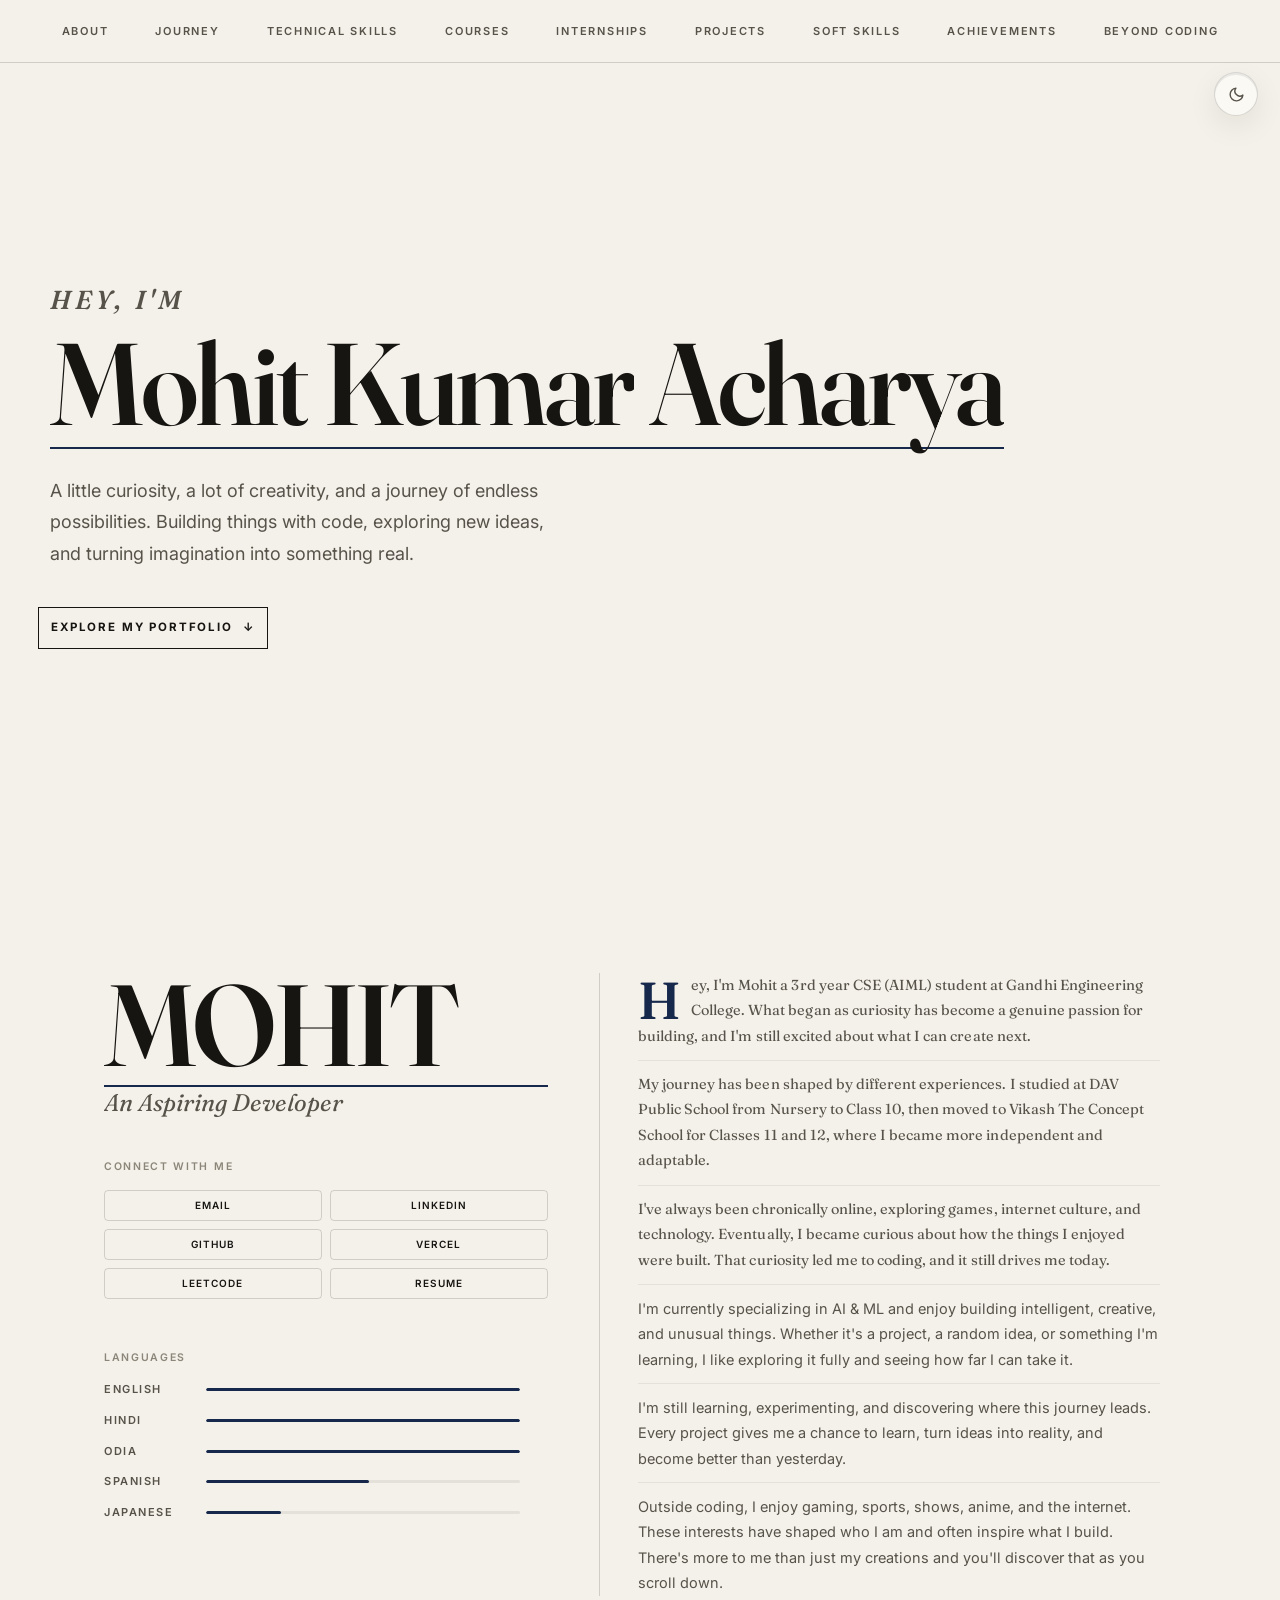
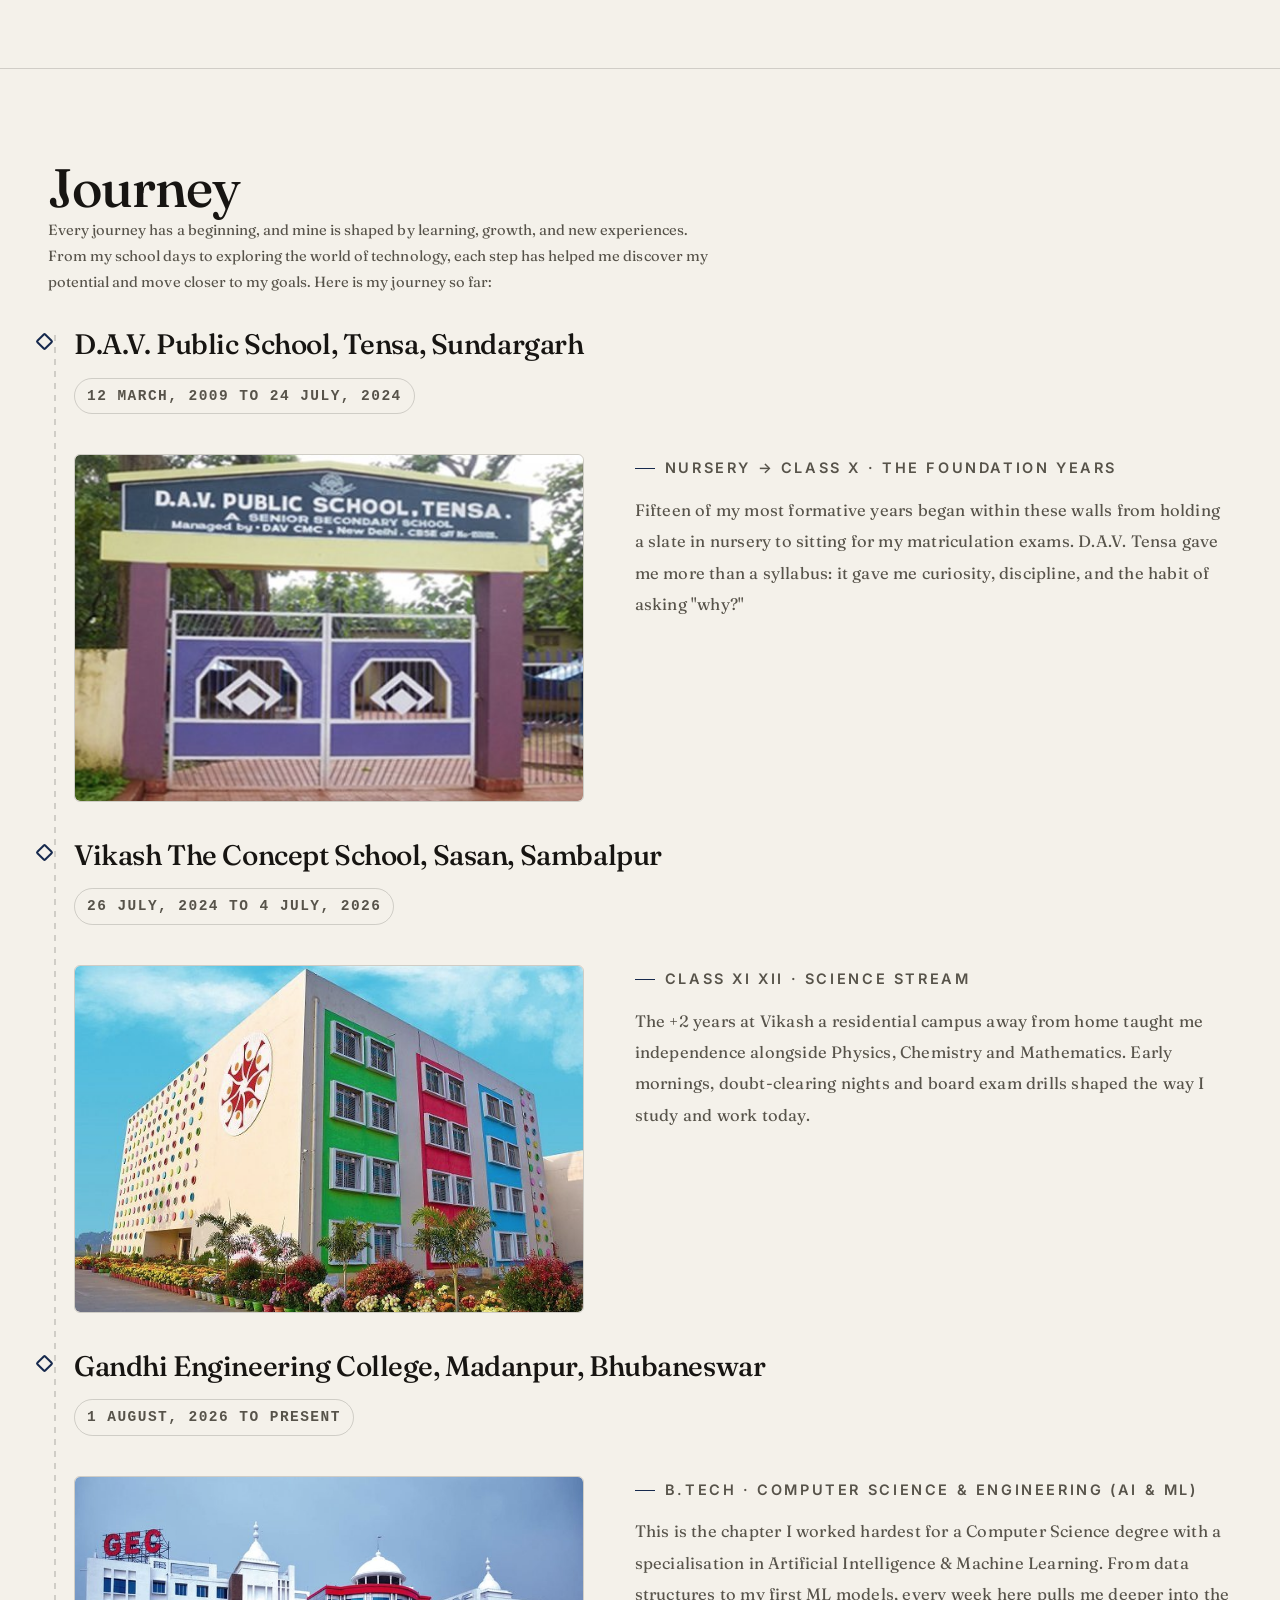
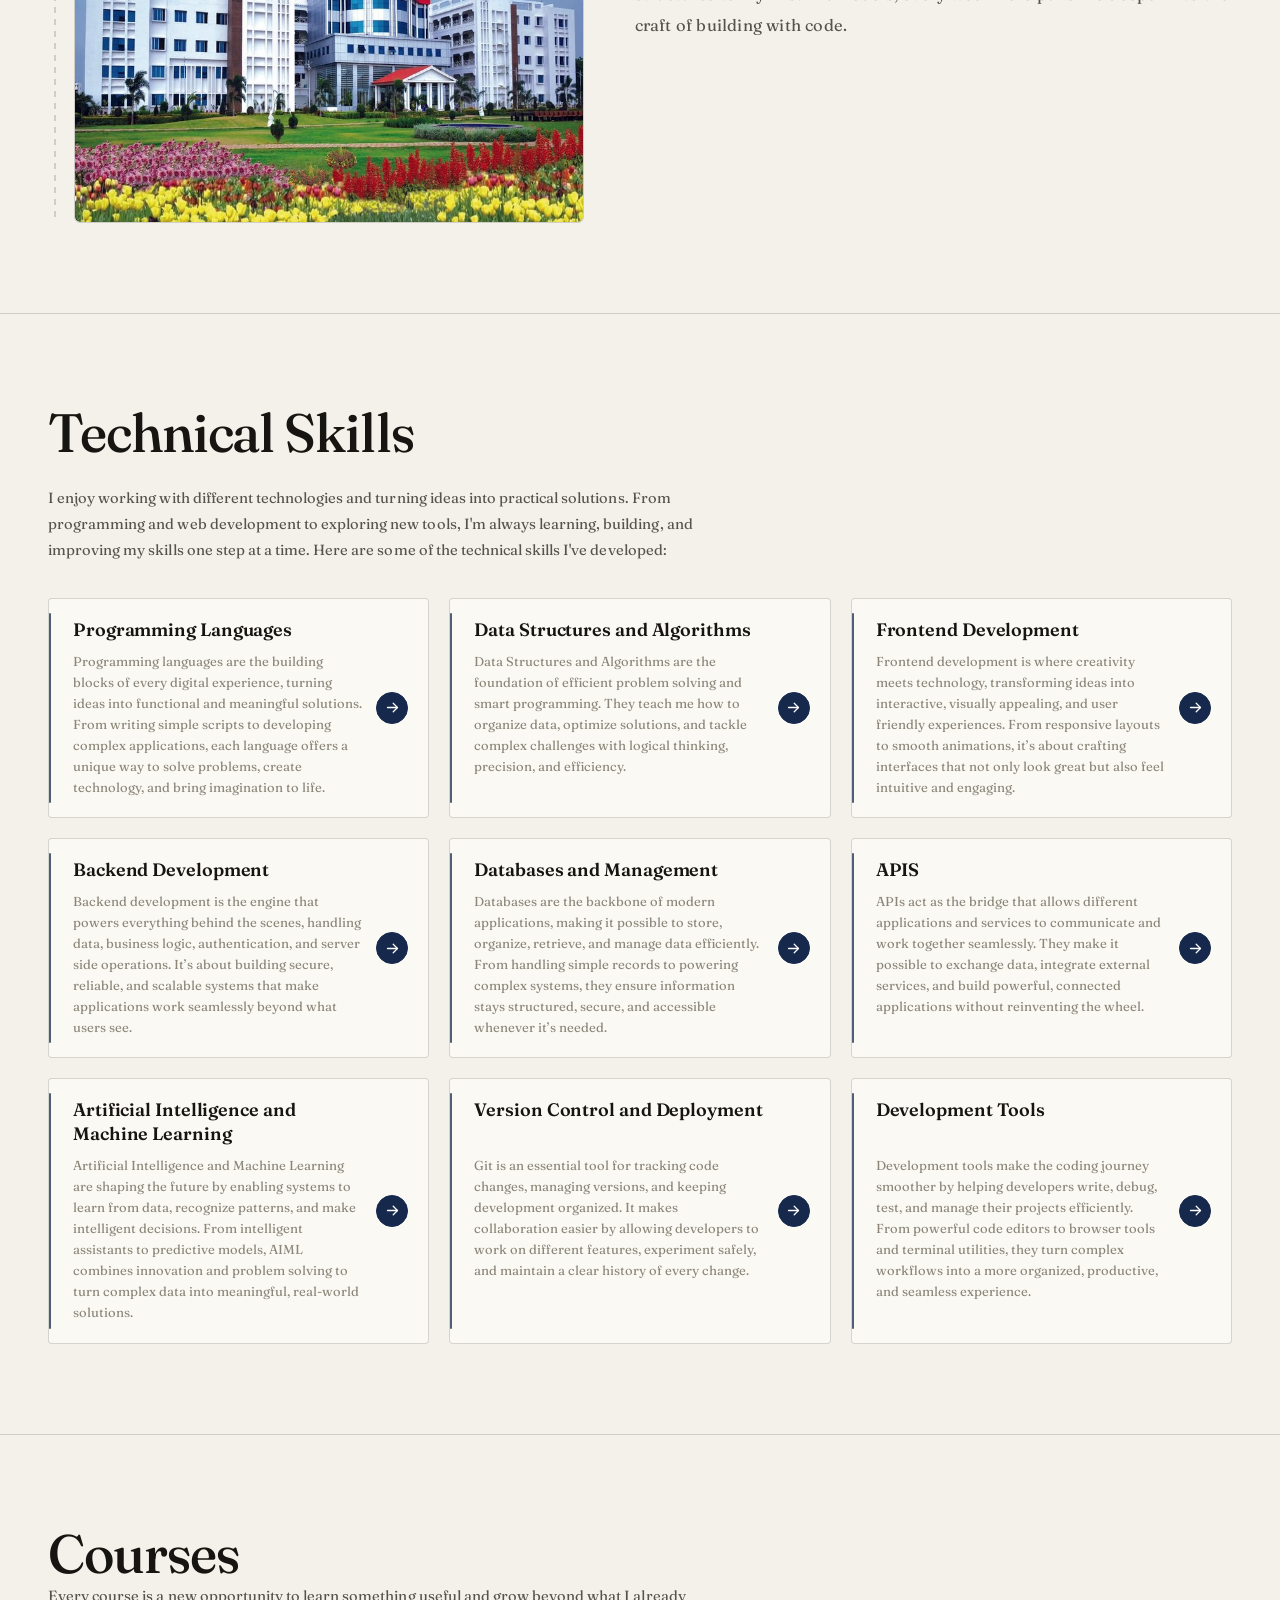
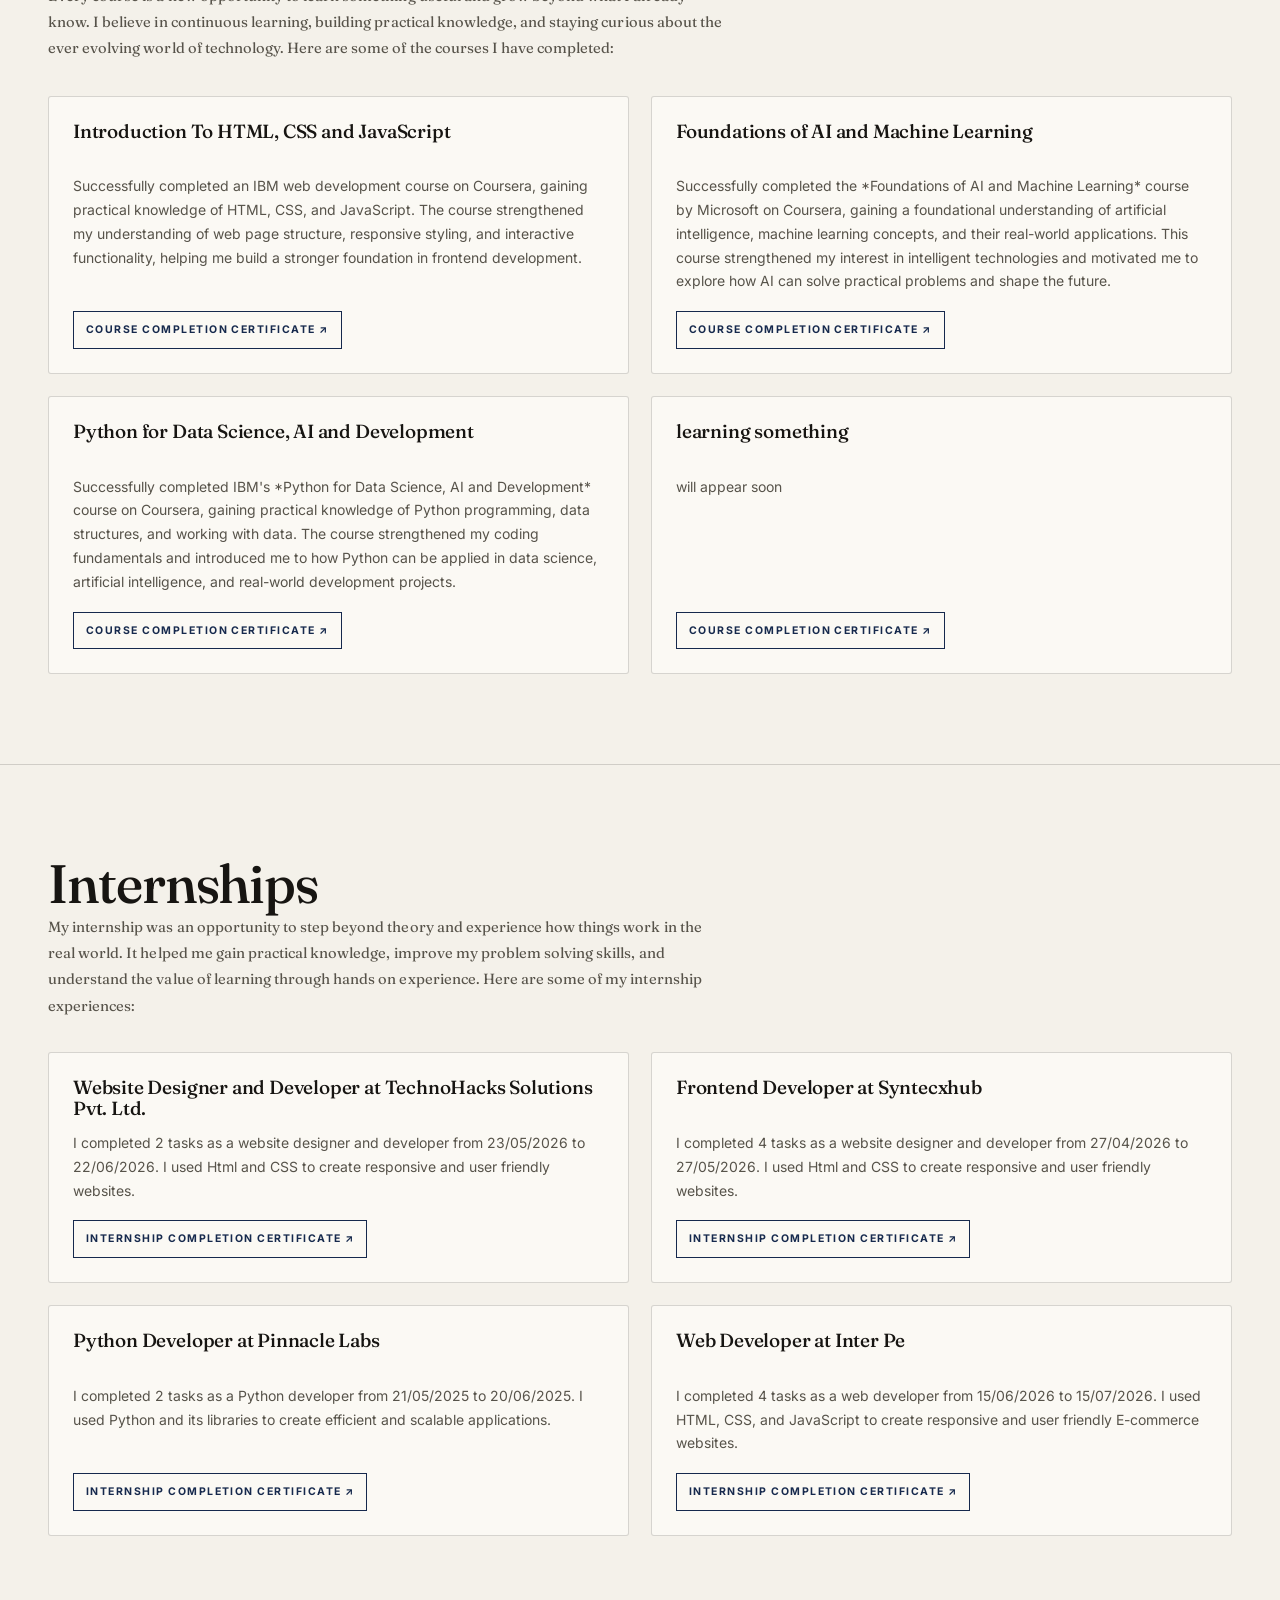
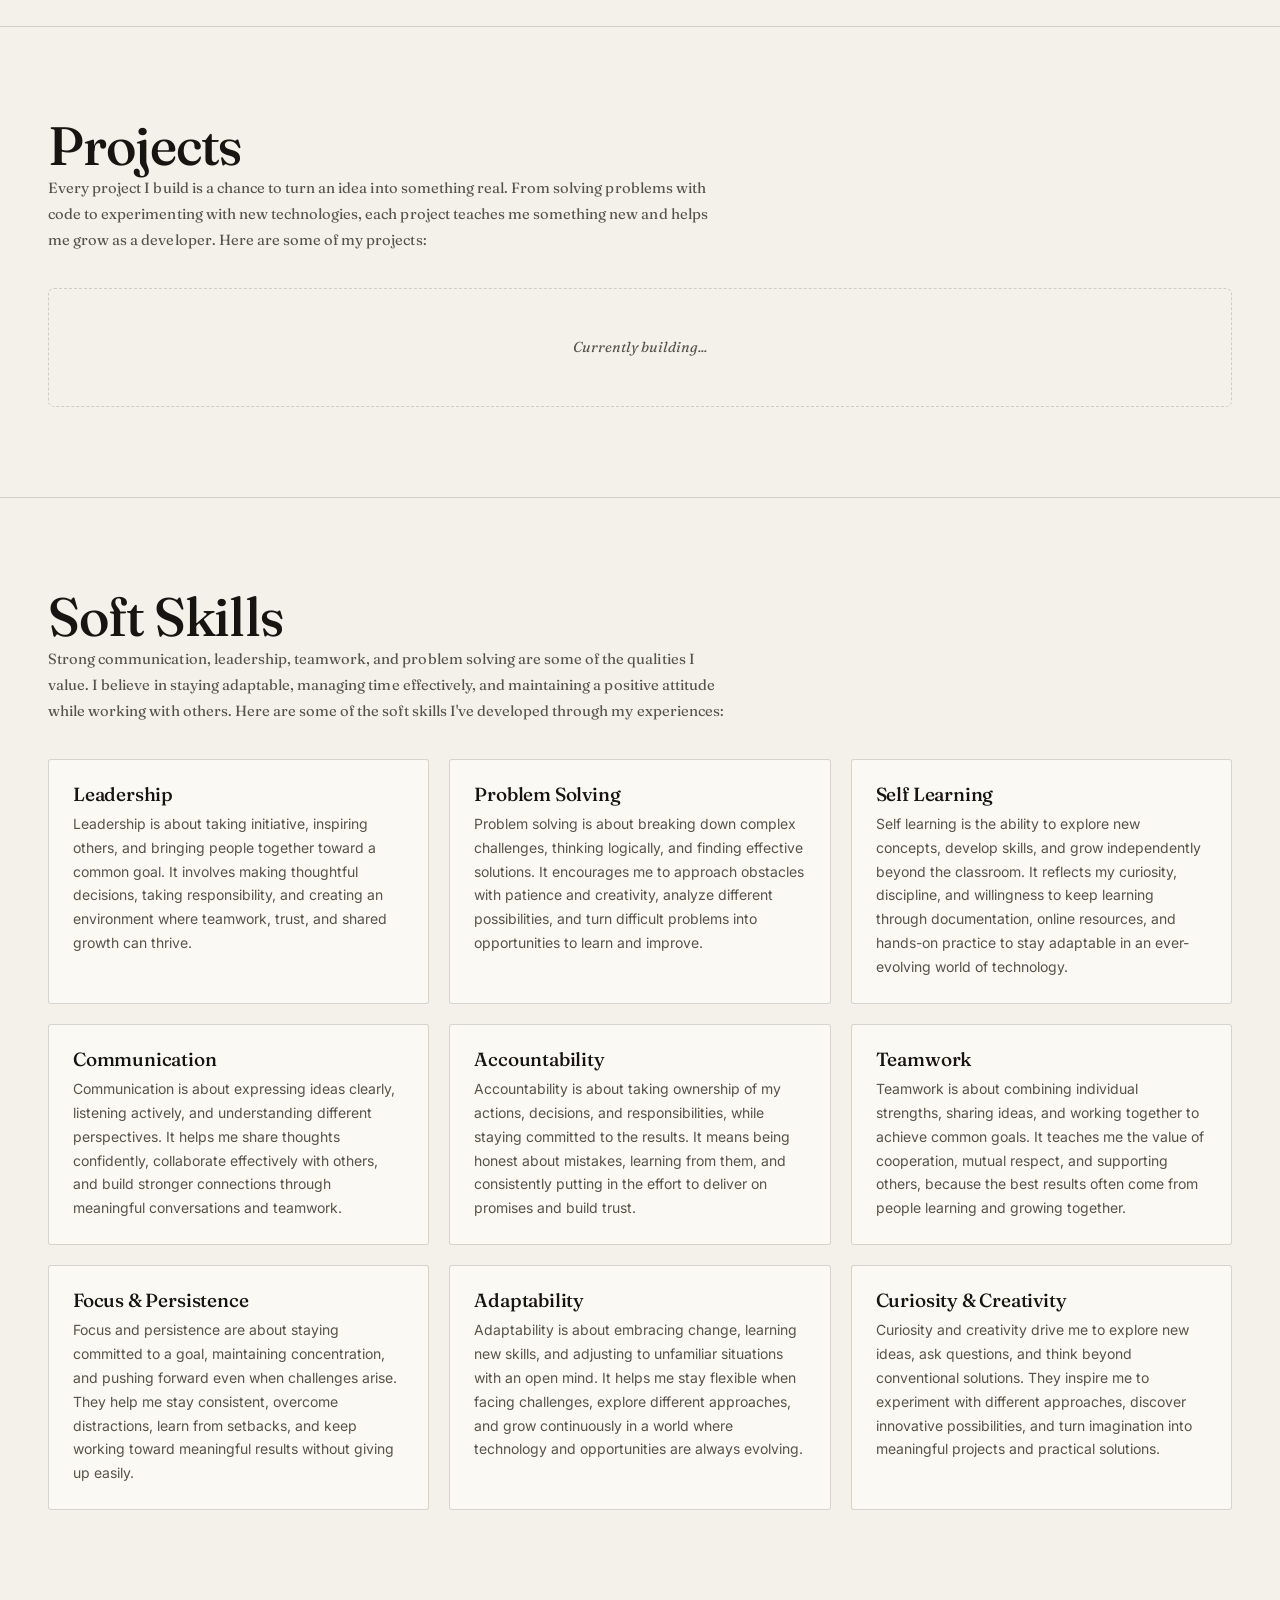
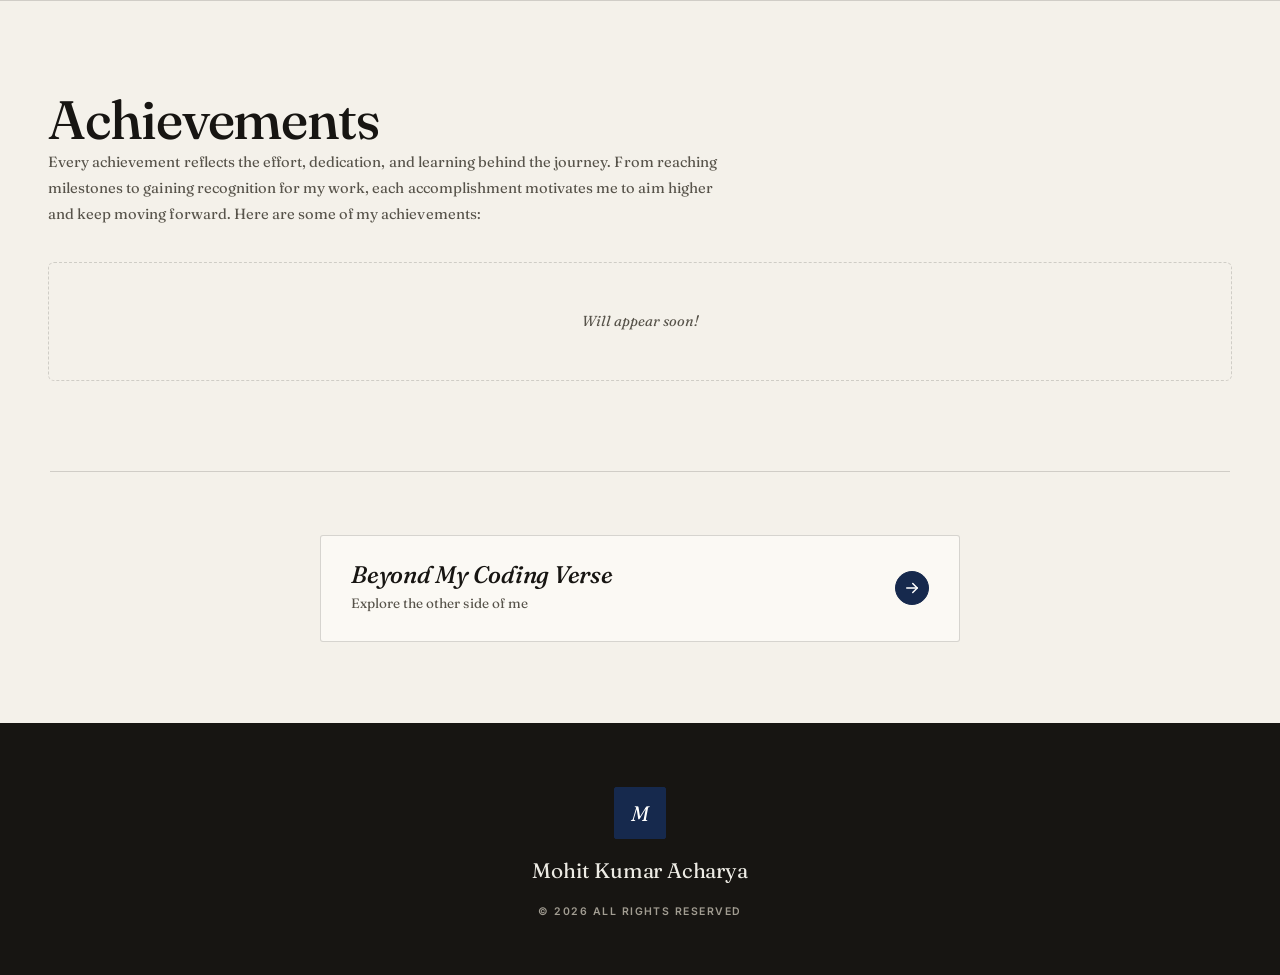
==== index.html @ 90ab9afe "Add files via upload" ====
<!DOCTYPE html>
<html lang="en">
<head>
  <script>try { history.scrollRestoration = "manual"; } catch (e) {}</script>
<meta charset="UTF-8">
<script>(function(){var t=null;try{t=localStorage.getItem("mka-theme")}catch(e){}if(!t){t=/beyond\.html$/.test(location.pathname)?"dark":"light"}document.documentElement.setAttribute("data-theme",t);})();</script>
    <meta name="viewport" content="width=device-width, initial-scale=1.0">
<meta name="theme-color" content="#080d13">
<meta name="description" content="Mohit Kumar Acharya CSE (AI &amp; ML) student, aspiring developer, and curious creator beyond the code.">
<title>Mohit Kumar Acharya Portfolio</title>
  <link rel="icon" type="image/svg+xml" href="data:image/svg+xml,%3Csvg%20xmlns%3D%22http%3A%2F%2Fwww.w3.org%2F2000%2Fsvg%22%20viewBox%3D%220%200%2064%2064%22%3E%3Cstyle%3E.bg%7Bfill%3A%23F4F1EA%7D.m%7Bfill%3A%2316294D%7D%40media%20%28prefers-color-scheme%3Adark%29%7B.bg%7Bfill%3A%23171512%7D.m%7Bfill%3A%23FF7A88%7D%7D%3C%2Fstyle%3E%3Crect%20class%3D%22bg%22%20width%3D%2264%22%20height%3D%2264%22%20rx%3D%229%22%2F%3E%3Ctext%20class%3D%22m%22%20x%3D%2232%22%20y%3D%2246%22%20font-family%3D%22Georgia%2Cserif%22%20font-style%3D%22italic%22%20font-size%3D%2240%22%20text-anchor%3D%22middle%22%3EM%3C%2Ftext%3E%3C%2Fsvg%3E">

<!-- Share preview (WhatsApp / LinkedIn) -->
<meta property="og:title" content="Mohit Kumar Acharya Portfolio">
<meta property="og:description" content="Projects, skills, achievements and the world beyond my code.">
<meta property="og:type" content="website">
<!-- Site deploy hone ke baad og:image me apni photo ka POORA url daalna (https://...) -->
<meta property="og:image" content="photos/portfolio-cover.jpg">

<style>
  #welcome::before,
  #welcome::after {
    content: none !important;
    display: none !important;
    border: 0 !important;
    background: none !important;
    box-shadow: none !important;
  }
</style>
    <link rel="preconnect" href="https://fonts.googleapis.com">
    <link rel="preconnect" href="https://fonts.gstatic.com" crossorigin>
    <link rel="stylesheet" href="https://fonts.googleapis.com/css2?family=Fraunces:ital,opsz,wght@0,9..144,400;0,9..144,500;0,9..144,560;1,9..144,400;1,9..144,500&family=Inter:wght@400;500;600;700&display=swap">
    <link rel="prefetch" href="beyond.html">
  <link rel="prefetch" href="verse.js?v=44">
  <link rel="prefetch" href="data.js?v=6">
  <link rel="stylesheet" href="studio.css?v=111">
</head>
<body>

<header class="site-header">
  <nav class="main-nav" aria-label="Main navigation">
    <a class="nav-brand" href="#welcome" aria-label="Portfolio, home">
      <span class="nb-mark" aria-hidden="true">M</span>
      <span class="nb-word">Portfolio</span>
    </a>
    <div class="nav-links" id="mainNavLinks">
    <a href="#about"><span>About</span></a>
    <a href="#journey"><span>Journey</span></a>
    <a href="#skills"><span>Technical Skills</span></a>
    <a href="#courses"><span>Courses</span></a>
    <a href="#internships"><span>Internships</span></a>
    <a href="#projects"><span>Projects</span></a>
    <a href="#soft-skills"><span>Soft Skills</span></a>
    <a href="#achievements"><span>Achievements</span></a>
    <a href="#beyond"><span>Beyond Coding</span></a>
    </div>
    <button class="nav-toggle" type="button" aria-label="Open menu" aria-expanded="false">
      <span class="nav-burger" aria-hidden="true"><i></i><i></i><i></i></span>
    </button>
  </nav>
</header>

<!-- ============ WELCOME SCREEN ============ -->
<section id="welcome" class="welcome">
  <div class="welcome-inner">
    <p class="welcome-eyebrow" id="welcomeGreeting"></p>
    <h1 class="welcome-name" id="welcomeName"></h1>
    <p class="welcome-subtitle">A little curiosity, a lot of creativity, and a journey of endless possibilities. Building things with code, exploring new ideas, and turning imagination into something real.</p>
    <a class="welcome-cta" href="#about">Explore my portfolio <span>↓</span></a>
  </div>
    </section>
<!-- ============ HERO / ABOUT ============ -->
<section id="about" class="hero-about reveal">
  <div class="hero-left">
    <h2 class="hero-bigname">MOHIT</h2>
    <p class="hero-tagline">An Aspiring Developer</p>

    <div class="hero-block">
      <span class="hero-label">Connect with me</span>
      <div class="contact-links">
      <a href="https://mail.google.com/mail/?view=cm&fs=1&to=mohit01kumaracharya@gmail.com" class="contact-link"> Email</a>
      <a href="https://www.linkedin.com/in/mohit-kumar-acharya?utm_source=share_via&utm_content=profile&utm_medium=member_android" class="contact-link"> LinkedIn</a>
      <a href="https://github.com/mohit01kumaracharya" class="contact-link"> GitHub</a>
      <a href="https://not working" class="contact-link"> Vercel </a>
      <a href="https://not working" class="contact-link"> LeetCode </a>
      <a href="https://not working" class="contact-link"> Resume </a>

        </div>
    </div>

    <div class="hero-block">
      <span class="hero-label">Languages</span>
            <ul class="lang-list">
        <li><span class="lang-name">English</span><span class="lang-bar"><i style="width:100%"></i></span></li>
        <li><span class="lang-name">Hindi</span><span class="lang-bar"><i style="width:100%"></i></span></li>
        <li><span class="lang-name">Odia</span><span class="lang-bar"><i style="width:100%"></i></span></li>
        <li><span class="lang-name">Spanish</span><span class="lang-bar"><i style="width:52%"></i></span></li>
        <li><span class="lang-name">Japanese</span><span class="lang-bar"><i style="width:24%"></i></span></li>
      </ul>
    </div>
  </div>

  <div class="hero-right">
<p class="section-context">Hey, I'm Mohit a 3rd year CSE (AIML) student at Gandhi Engineering College. What began as curiosity has become a genuine passion for building, and I'm still excited about what I can create next.</p>
<p class="section-context">My journey has been shaped by different experiences. I studied at DAV Public School from Nursery to Class 10, then moved to Vikash The Concept School for Classes 11 and 12, where I became more independent and adaptable.</p>
<p class="section-context">I've always been chronically online, exploring games, internet culture, and technology. Eventually, I became curious about how the things I enjoyed were built. That curiosity led me to coding, and it still drives me today.</p>
<p>I'm currently specializing in AI & ML and enjoy building intelligent, creative, and unusual things. Whether it's a project, a random idea, or something I'm learning, I like exploring it fully and seeing how far I can take it.</p>
<p>I'm still learning, experimenting, and discovering where this journey leads. Every project gives me a chance to learn, turn ideas into reality, and become better than yesterday.</p>
<p>Outside coding, I enjoy gaming, sports, shows, anime, and the internet. These interests have shaped who I am and often inspire what I build. There's more to me than just my creations and you'll discover that as you scroll down.</p>
</div>
</section>

<!-- ============ MAIN SHOWCASE ============ -->
<main id="main-showcase">

  <section id="journey" class="showcase-section reveal">
    <h2 class="section-title">Journey</h2>
<p class="section-context">Every journey has a beginning, and mine is shaped by learning, growth, and new experiences. From my school days to exploring the world of technology, each step has helped me discover my potential and move closer to my goals. Here is my journey so far:</p>
    <div class="section-body journey-body">
            <div class="journey-timeline">

<div class="journey-item">
  <div class="journey-marker"><span class="journey-dot"></span></div>
  <div class="journey-content">
    <div class="journey-head">
      <h3>D.A.V. Public School, Tensa, Sundargarh</h3>
      <p class="journey-date">12 March, 2009 to 24 July, 2024</p>
    </div>
    <a href="https://share.google/QMls4uYdwjNlQF188" class="journey-photo-link">
      <img src="[data-uri]" alt="D.A.V. Public School, Tensa" class="journey-photo" loading="lazy">
    </a>
    <div class="journey-contents">
      <p class="journey-role">Nursery → Class X · The Foundation Years</p>
      <p class="journey-text">Fifteen of my most formative years began within these walls from holding a slate in nursery to sitting for my matriculation exams. D.A.V. Tensa gave me more than a syllabus: it gave me curiosity, discipline, and the habit of asking "why?"</p>
      <ul class="journey-points">
      </ul>
    </div>
  </div>
</div>

<div class="journey-item">
  <div class="journey-marker"><span class="journey-dot"></span></div>
  <div class="journey-content">
    <div class="journey-head">
      <h3>Vikash The Concept School, Sasan, Sambalpur</h3>
      <p class="journey-date">26 July, 2024 to 4 July, 2026</p>
    </div>
    <a href="https://share.google/ZBJ1BQ8GIRj3ZA2ZO" class="journey-photo-link">
      <img src="[data-uri]" alt="Vikash The Concept School, Sasan" class="journey-photo" loading="lazy">
    </a>
    <div class="journey-contents">
      <p class="journey-role">Class XI XII · Science Stream</p>
      <p class="journey-text">The +2 years at Vikash a residential campus away from home taught me independence alongside Physics, Chemistry and Mathematics. Early mornings, doubt-clearing nights and board exam drills shaped the way I study and work today.</p>
      <ul class="journey-points">
      </ul>
    </div>
  </div>
</div>

<div class="journey-item">
  <div class="journey-marker"><span class="journey-dot"></span></div>
  <div class="journey-content">
    <div class="journey-head">
      <h3>Gandhi Engineering College, Madanpur, Bhubaneswar</h3>
      <p class="journey-date">1 August, 2026 to Present</p>
    </div>
    <a href="https://share.google/24VzcEHRuH2Z7LNCq" class="journey-photo-link">
      <img src="[data-uri]" alt="Gandhi Engineering College, Bhubaneswar" class="journey-photo" loading="lazy">
    </a>
    <div class="journey-contents">
      <p class="journey-role">B.Tech · Computer Science & Engineering (AI & ML)</p>
      <p class="journey-text">This is the chapter I worked hardest for a Computer Science degree with a specialisation in Artificial Intelligence & Machine Learning. From data structures to my first ML models, every week here pulls me deeper into the craft of building with code.</p>
      <ul class="journey-points">
      </ul>
    </div>
  </div>
</div>
      </div>
    </div>
  </section>

<!-- ============ TECHNICAL SKILLS ============ -->
<section id="skills" class="showcase-section reveal">

  <div class="skills-header">
    <h2 class="section-title">Technical Skills</h2>
    <p class="section-context">I enjoy working with different technologies and turning ideas into practical solutions. From programming and web development to exploring new tools, I'm always learning, building, and improving my skills one step at a time. Here are some of the technical skills I've developed:</p>
    <div class="skills-title-line"></div>
  </div>

  <div class="skills-grid">

    <!-- Programming -->
<a href="Programming-languages.html" class="skill-card">
  <div class="skill-info">
    <h3>Programming Languages</h3>
    <p class="skill-context">Programming languages are the building blocks of every digital experience, turning ideas into functional and meaningful solutions. From writing simple scripts to developing complex applications, each language offers a unique way to solve problems, create technology, and bring imagination to life.</p>
  
  </div>
  <span class="skill-arrow" aria-hidden="true"><svg viewBox="0 0 24 24" width="17" height="17" fill="none" stroke="currentColor" stroke-width="1.8" stroke-linecap="round" stroke-linejoin="round"><path d="M5 12h14"/><path d="m13 6 6 6-6 6"/></svg></span>
</a>

    <!-- DSA -->
<a href="DSA.html" class="skill-card">
  <div class="skill-info">
    <h3>Data Structures and Algorithms</h3>
    <p class="skill-context">Data Structures and Algorithms are the foundation of efficient problem solving and smart programming. They teach me how to organize data, optimize solutions, and tackle complex challenges with logical thinking, precision, and efficiency.</p>
  
  </div>
  <span class="skill-arrow" aria-hidden="true"><svg viewBox="0 0 24 24" width="17" height="17" fill="none" stroke="currentColor" stroke-width="1.8" stroke-linecap="round" stroke-linejoin="round"><path d="M5 12h14"/><path d="m13 6 6 6-6 6"/></svg></span>
</a>

    <!-- Frontend -->
<a href="Frontend.html" class="skill-card">
  <div class="skill-info">
    <h3>Frontend Development</h3>
    <p class="skill-context">Frontend development is where creativity meets technology, transforming ideas into interactive, visually appealing, and user friendly experiences. From responsive layouts to smooth animations, it’s about crafting interfaces that not only look great but also feel intuitive and engaging.</p>
  
  </div>
  <span class="skill-arrow" aria-hidden="true"><svg viewBox="0 0 24 24" width="17" height="17" fill="none" stroke="currentColor" stroke-width="1.8" stroke-linecap="round" stroke-linejoin="round"><path d="M5 12h14"/><path d="m13 6 6 6-6 6"/></svg></span>
</a>

    <!-- Backend -->
<a href="Backend.html" class="skill-card">
  <div class="skill-info">
    <h3>Backend Development</h3>
    <p class="skill-context">Backend development is the engine that powers everything behind the scenes, handling data, business logic, authentication, and server side operations. It’s about building secure, reliable, and scalable systems that make applications work seamlessly beyond what users see.</p>
  
  </div>
  <span class="skill-arrow" aria-hidden="true"><svg viewBox="0 0 24 24" width="17" height="17" fill="none" stroke="currentColor" stroke-width="1.8" stroke-linecap="round" stroke-linejoin="round"><path d="M5 12h14"/><path d="m13 6 6 6-6 6"/></svg></span>
</a>

    <!-- Database -->
<a href="databases.html" class="skill-card">
  <div class="skill-info">
    <h3>Databases and Management</h3>
    <p class="skill-context">Databases are the backbone of modern applications, making it possible to store, organize, retrieve, and manage data efficiently. From handling simple records to powering complex systems, they ensure information stays structured, secure, and accessible whenever it’s needed.</p>
  
  </div>
  <span class="skill-arrow" aria-hidden="true"><svg viewBox="0 0 24 24" width="17" height="17" fill="none" stroke="currentColor" stroke-width="1.8" stroke-linecap="round" stroke-linejoin="round"><path d="M5 12h14"/><path d="m13 6 6 6-6 6"/></svg></span>
</a>

    <!-- APIs -->
<a href="apis.html" class="skill-card">
  <div class="skill-info">
    <h3>APIS</h3>
    <p class="skill-context">APIs act as the bridge that allows different applications and services to communicate and work together seamlessly. They make it possible to exchange data, integrate external services, and build powerful, connected applications without reinventing the wheel.</p>
  
  </div>
  <span class="skill-arrow" aria-hidden="true"><svg viewBox="0 0 24 24" width="17" height="17" fill="none" stroke="currentColor" stroke-width="1.8" stroke-linecap="round" stroke-linejoin="round"><path d="M5 12h14"/><path d="m13 6 6 6-6 6"/></svg></span>
</a>

    <!-- AI / ML -->
<a href="aiml.html" class="skill-card">
  <div class="skill-info">
    <h3>Artificial Intelligence and Machine Learning</h3>
    <p class="skill-context">Artificial Intelligence and Machine Learning are shaping the future by enabling systems to learn from data, recognize patterns, and make intelligent decisions. From intelligent assistants to predictive models, AIML combines innovation and problem solving to turn complex data into meaningful, real-world solutions.</p>
  
  </div>
  <span class="skill-arrow" aria-hidden="true"><svg viewBox="0 0 24 24" width="17" height="17" fill="none" stroke="currentColor" stroke-width="1.8" stroke-linecap="round" stroke-linejoin="round"><path d="M5 12h14"/><path d="m13 6 6 6-6 6"/></svg></span>
</a>

    <!-- Git -->
<a href="deployment.html" class="skill-card">
  <div class="skill-info">
    <h3>Version Control and Deployment</h3>
    <p class="skill-context">Git is an essential tool for tracking code changes, managing versions, and keeping development organized. It makes collaboration easier by allowing developers to work on different features, experiment safely, and maintain a clear history of every change.</p>
  
  </div>
  <span class="skill-arrow" aria-hidden="true"><svg viewBox="0 0 24 24" width="17" height="17" fill="none" stroke="currentColor" stroke-width="1.8" stroke-linecap="round" stroke-linejoin="round"><path d="M5 12h14"/><path d="m13 6 6 6-6 6"/></svg></span>
</a>

    <!-- Development Tools -->
<a href="tools.html" class="skill-card">
  <div class="skill-info">
    <h3>Development Tools</h3>
    <p class="skill-context">Development tools make the coding journey smoother by helping developers write, debug, test, and manage their projects efficiently. From powerful code editors to browser tools and terminal utilities, they turn complex workflows into a more organized, productive, and seamless experience.</p>
  
  </div>
  <span class="skill-arrow" aria-hidden="true"><svg viewBox="0 0 24 24" width="17" height="17" fill="none" stroke="currentColor" stroke-width="1.8" stroke-linecap="round" stroke-linejoin="round"><path d="M5 12h14"/><path d="m13 6 6 6-6 6"/></svg></span>
</a>

  </div>

</section>

<section id="courses" class="showcase-section reveal">
  <h2 class="section-title">Courses</h2>
<p class="section-context">Every course is a new opportunity to learn something useful and grow beyond what I already know. I believe in continuous learning, building practical knowledge, and staying curious about the ever evolving world of technology. Here are some of the courses I have completed:</p>
  <div class="section-body">
    <div class="skills-grid courses-grid">

      <article class="skill-card course-card">
        <div class="skill-card-content">
          <h3>Introduction To HTML, CSS and JavaScript</h3>
          <p>Successfully completed an IBM web development course on Coursera, gaining practical knowledge of HTML, CSS, and JavaScript. The course strengthened my understanding of web page structure, responsive styling, and interactive functionality, helping me build a stronger foundation in frontend development.</p>
          <a href="https://lnkd.in/p/gcWXKrSA" class="course-link">Course Completion Certificate</a>
        </div>
      </article>

      <article class="skill-card course-card">
        <div class="skill-card-content">
          <h3>Foundations of AI and Machine Learning</h3>
          <p>Successfully completed the *Foundations of AI and Machine Learning* course by Microsoft on Coursera, gaining a foundational understanding of artificial intelligence, machine learning concepts, and their real-world applications. This course strengthened my interest in intelligent technologies and motivated me to explore how AI can solve practical problems and shape the future.</p>
          <a href="not working" class="course-link">Course Completion Certificate</a>
        </div>
      </article>

      <article class="skill-card course-card">
        <div class="skill-card-content">
          <h3>Python for Data Science, AI and Development</h3>
          <p>Successfully completed IBM's *Python for Data Science, AI and Development* course on Coursera, gaining practical knowledge of Python programming, data structures, and working with data. The course strengthened my coding fundamentals and introduced me to how Python can be applied in data science, artificial intelligence, and real-world development projects.</p>
          <a href="not working" class="course-link">Course Completion Certificate</a>
        </div>
      </article>

      <article class="skill-card course-card">
        <div class="skill-card-content">
          <h3>learning something</h3>
          <p>will appear soon</p>
          <a href="not working" class="course-link">Course Completion Certificate</a>
        </div>
      </article>

    </div>
  </div>
</section>

<!-- ============ INTERNSHIPS ============ -->
<section id="internships" class="showcase-section reveal">
  <h2 class="section-title">Internships</h2>
<p class="section-context">My internship was an opportunity to step beyond theory and experience how things work in the real world. It helped me gain practical knowledge, improve my problem solving skills, and understand the value of learning through hands on experience. Here are some of my internship experiences:</p>
   <div class="section-body">
    <div class="internships-grid internships-grid">

            <article class="skill-card course-card">
        <div class="skill-card-content">
          <h3>Website Designer and Developer at TechnoHacks Solutions Pvt. Ltd.</h3>
          <p>I completed 2 tasks as a website designer and developer from 23/05/2026 to 22/06/2026. I used Html and CSS to create responsive and user friendly websites.</p>
          <a href="https://www.linkedin.com/posts/mohit-kumar-acharya_completed-my-internship-at-technohacks-edutech-activity-7477053080208076800-oomZ?utm_source=share&utm_medium=member_android&rcm=ACoAAFdvJ-0BKYBqv_OcgzX-1uiN-hA8ZVBeofM" class="internship-link">Internship Completion Certificate</a>
        </div>
      </article>

            <article class="skill-card course-card">
        <div class="skill-card-content">
          <h3>Frontend Developer at Syntecxhub</h3>
          <p>I completed 4 tasks as a website designer and developer from 27/04/2026 to 27/05/2026. I used Html and CSS to create responsive and user friendly websites.</p>
          <a href="https://www.linkedin.com/posts/mohit-kumar-acharya_feeling-great-as-i-received-my-internship-activity-7465679278899138560-LhdZ?utm_source=share&utm_medium=member_android&rcm=ACoAAFdvJ-0BKYBqv_OcgzX-1uiN-hA8ZVBeofM" class="internship-link">Internship Completion Certificate</a>
        </div>
      </article>

            <article class="skill-card course-card">
        <div class="skill-card-content">
          <h3>Python Developer at Pinnacle Labs</h3>
          <p>I completed 2 tasks as a Python developer from 21/05/2025 to 20/06/2025. I used Python and its libraries to create efficient and scalable applications.</p>
          <a href="https://www.linkedin.com/posts/mohit-kumar-acharya_pinnacle-labs-internship-completion-certificate-activity-7344423667759562752-NlkC?utm_source=share&utm_medium=member_android&rcm=ACoAAFdvJ-0BKYBqv_OcgzX-1uiN-hA8ZVBeofM" class="internship-link">Internship Completion Certificate</a>
        </div>
      </article>

            <article class="skill-card course-card">
        <div class="skill-card-content">
          <h3>Web Developer at Inter Pe</h3>
          <p>I completed 4 tasks as a web developer from 15/06/2026 to 15/07/2026. I used HTML, CSS, and JavaScript to create responsive and user friendly E-commerce websites.</p>
          <a href="https://www.linkedin.com/posts/mohit-kumar-acharya_internpe-i-am-happy-to-announce-that-i-have-activity-7306639432642670593-13al?utm_source=share&utm_medium=member_android&rcm=ACoAAFdvJ-0BKYBqv_OcgzX-1uiN-hA8ZVBeofM" class="internship-link">Internship Completion Certificate</a>
        </div>
      </article>
      
      </div>
    </div>
</section>

  <section id="projects" class="showcase-section reveal">
    <h2 class="section-title">Projects</h2>
    <p class="section-context">Every project I build is a chance to turn an idea into something real. From solving problems with code to experimenting with new technologies, each project teaches me something new and helps me grow as a developer. Here are some of my projects:</p>
    <div class="section-body">
      <p class="placeholder-note">Currently building...</p>
    </div>
  </section>

<section id="soft-skills" class="showcase-section reveal">
  <h2 class="section-title">Soft Skills</h2>
<p class="section-context">Strong communication, leadership, teamwork, and problem solving are some of the qualities I value. I believe in staying adaptable, managing time effectively, and maintaining a positive attitude while working with others. Here are some of the soft skills I've developed through my experiences:</p>
  <div class="section-body">
    <div class="skills-grid soft-skills-grid">

      <article class="skill-card">
        <div class="skill-card-content">
          <h3>Leadership</h3>
          <p>Leadership is about taking initiative, inspiring others, and bringing people together toward a common goal. It involves making thoughtful decisions, taking responsibility, and creating an environment where teamwork, trust, and shared growth can thrive.</p>
        </div>
      </article>

      <article class="skill-card">
        <div class="skill-card-content">
          <h3>Problem Solving</h3>
          <p>Problem solving is about breaking down complex challenges, thinking logically, and finding effective solutions. It encourages me to approach obstacles with patience and creativity, analyze different possibilities, and turn difficult problems into opportunities to learn and improve.</p>
        </div>
      </article>

      <article class="skill-card">
        <div class="skill-card-content">
          <h3>Self Learning</h3>
          <p>Self learning is the ability to explore new concepts, develop skills, and grow independently beyond the classroom. It reflects my curiosity, discipline, and willingness to keep learning through documentation, online resources, and hands-on practice to stay adaptable in an ever-evolving world of technology.</p>
        </div>
      </article>

      <article class="skill-card">
        <div class="skill-card-content">
          <h3>Communication</h3>
          <p>Communication is about expressing ideas clearly, listening actively, and understanding different perspectives. It helps me share thoughts confidently, collaborate effectively with others, and build stronger connections through meaningful conversations and teamwork.</p>
        </div>
      </article>

      <article class="skill-card">
        <div class="skill-card-content">
          <h3>Accountability</h3>
          <p>Accountability is about taking ownership of my actions, decisions, and responsibilities, while staying committed to the results. It means being honest about mistakes, learning from them, and consistently putting in the effort to deliver on promises and build trust.</p>
        </div>
      </article>

      <article class="skill-card">
        <div class="skill-card-content">
          <h3>Teamwork</h3>
          <p>Teamwork is about combining individual strengths, sharing ideas, and working together to achieve common goals. It teaches me the value of cooperation, mutual respect, and supporting others, because the best results often come from people learning and growing together.</p>
        </div>
      </article>

      <article class="skill-card">
        <div class="skill-card-content">
          <h3>Focus &amp; Persistence</h3>
          <p>Focus and persistence are about staying committed to a goal, maintaining concentration, and pushing forward even when challenges arise. They help me stay consistent, overcome distractions, learn from setbacks, and keep working toward meaningful results without giving up easily.</p>
        </div>
      </article>
      <article class="skill-card">
        <div class="skill-card-content">
          <h3>Adaptability</h3>
          <p>Adaptability is about embracing change, learning new skills, and adjusting to unfamiliar situations with an open mind. It helps me stay flexible when facing challenges, explore different approaches, and grow continuously in a world where technology and opportunities are always evolving.</p>
        </div>
      </article>

      <article class="skill-card">
        <div class="skill-card-content">
          <h3>Curiosity &amp; Creativity</h3>
          <p>Curiosity and creativity drive me to explore new ideas, ask questions, and think beyond conventional solutions. They inspire me to experiment with different approaches, discover innovative possibilities, and turn imagination into meaningful projects and practical solutions.</p>
        </div>
      </article>


    </div>
  </div>
</section>

  <section id="achievements" class="showcase-section reveal">
    <h2 class="section-title">Achievements</h2>
    <p class="section-context">Every achievement reflects the effort, dedication, and learning behind the journey. From reaching milestones to gaining recognition for my work, each accomplishment motivates me to aim higher and keep moving forward. Here are some of my achievements:</p>
    <div class="section-body">
      <p class="placeholder-note">Will appear soon!</p>
    </div>
  </section>

<!-- BEYOND MY CODING VERSE CARD -->
<div id="beyond" class="verse-card-wrapper reveal">
  <a href="beyond.html" class="skill-card beyond-verse-card">
    <div class="skill-info">
      <h3>Beyond My Coding Verse</h3>
      <p class="section-context">Explore the other side of me</p>
    </div>
    <span class="skill-arrow" aria-hidden="true">
      <svg viewBox="0 0 24 24" width="18" height="18" fill="none" stroke="currentColor" stroke-width="2" stroke-linecap="round" stroke-linejoin="round"><path d="M5 12h14"/><path d="m13 6 6 6-6 6"/></svg>
    </span>
  </a>
</div>

</main>

<footer class="site-footer">
  <div class="site-footer-inner">
    <span class="footer-mark" aria-hidden="true">M</span>
    <span class="footer-name">Mohit Kumar Acharya</span>
    <span class="footer-copy">© <span id="footerYear">2026</span> All rights reserved</span>
  </div>
</footer>

<!-- ============ TECHNICAL SKILLS OVERLAY ============ -->
<div id="skillOverlay" class="skill-overlay" hidden>
  <button
    id="skillOverlayClose"
    class="skill-overlay-close"
    type="button"
    aria-label="Close Technical Skills">
    ×
  </button>

  <iframe
    id="skillOverlayFrame"
    class="skill-overlay-frame"
    title="Technical Skills"
    allow="autoplay; fullscreen; encrypted-media; picture-in-picture">
  </iframe>
</div>



<script src="data.js?v=6"></script>
<script src="main.js?v=19"></script>
<script src="verse.js?v=44"></script>

<script>
    // Tumhara existing JavaScript code

    document.body.classList.add("loaded");
    const footerYear = document.getElementById("footerYear");
    if (footerYear) footerYear.textContent = new Date().getFullYear();

    document.querySelectorAll(".journey-photo-link img").forEach((image) => {
      const tile = image.closest(".journey-photo-link");
      if (!tile) return;
      tile.dataset.fallback = image.alt || "Education photo";
      const showFallback = () => tile.classList.add("media-missing");
      image.addEventListener("error", showFallback, { once: true });
      if (image.complete && image.naturalWidth === 0) showFallback();
    });
</script>
  <script src="theme.js?v=5"></script>
  <script src="motion.js?v=25"></script>
  </body>
</html>
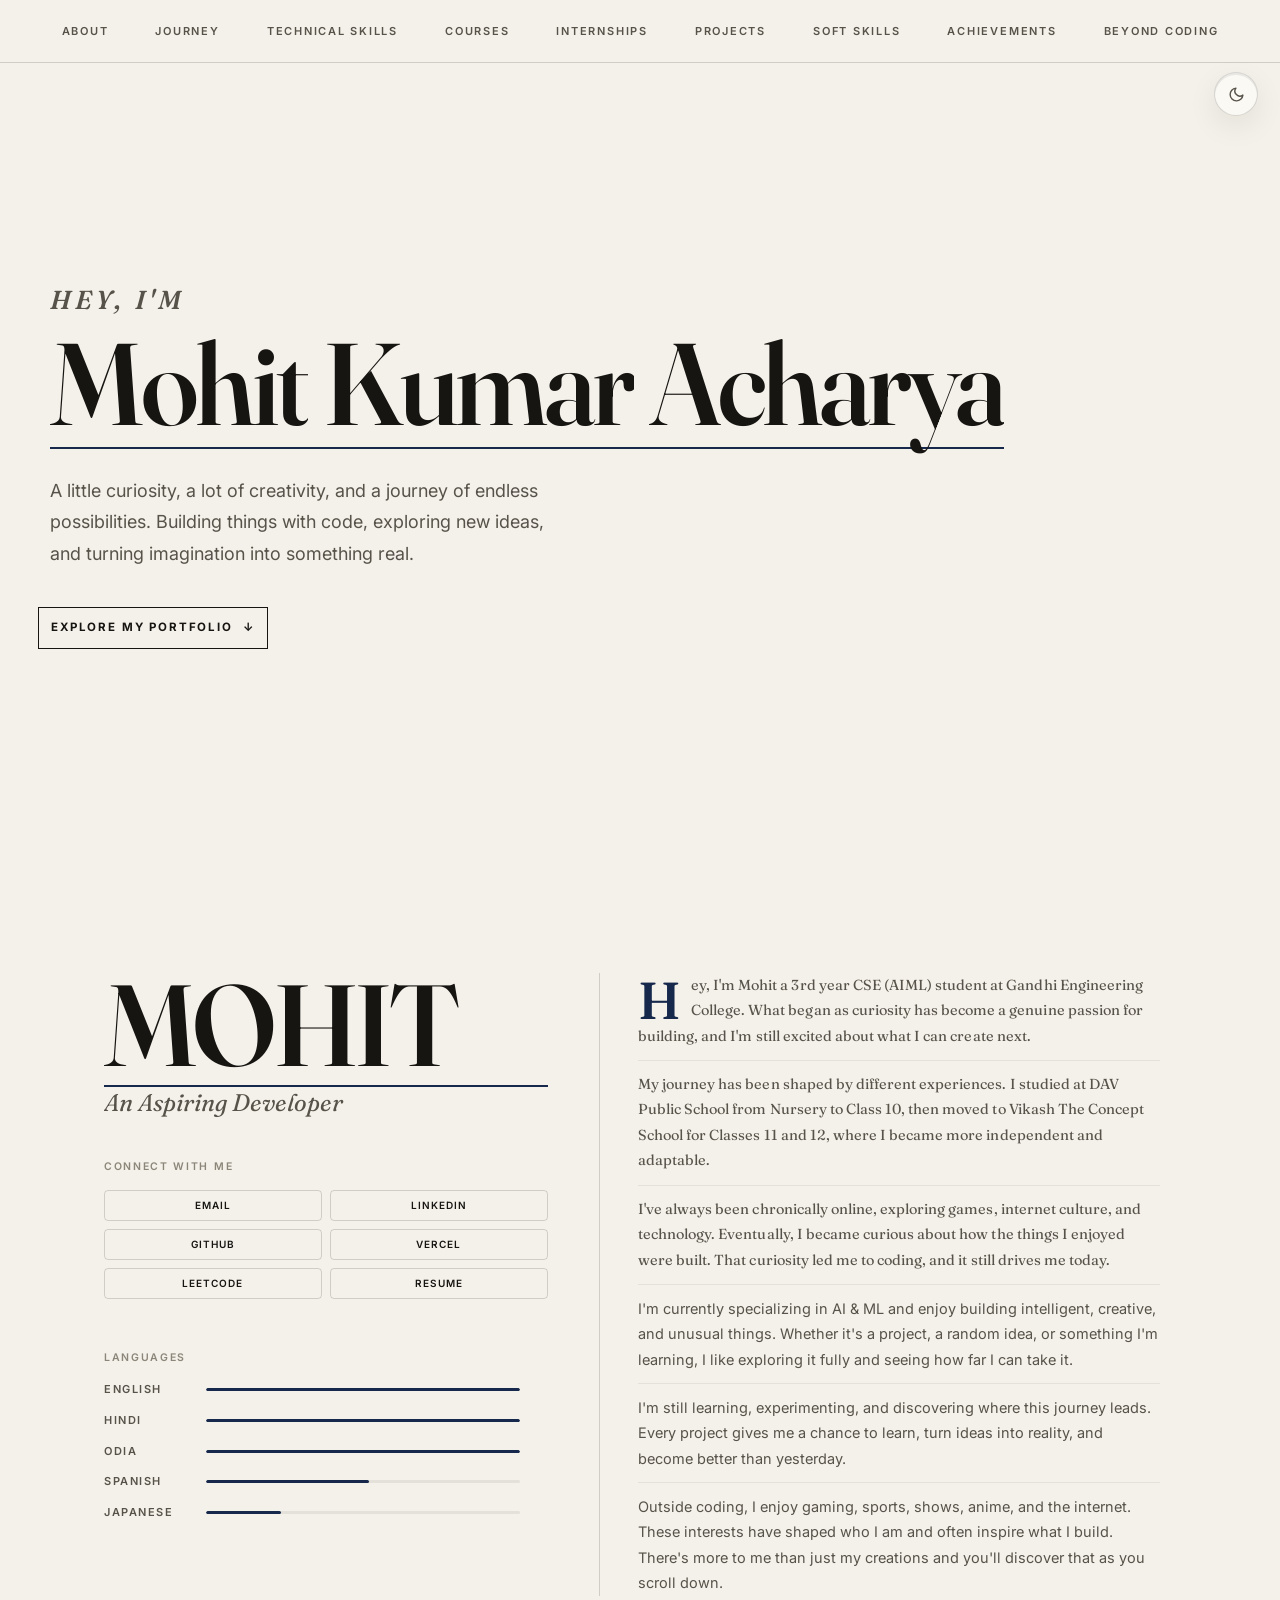
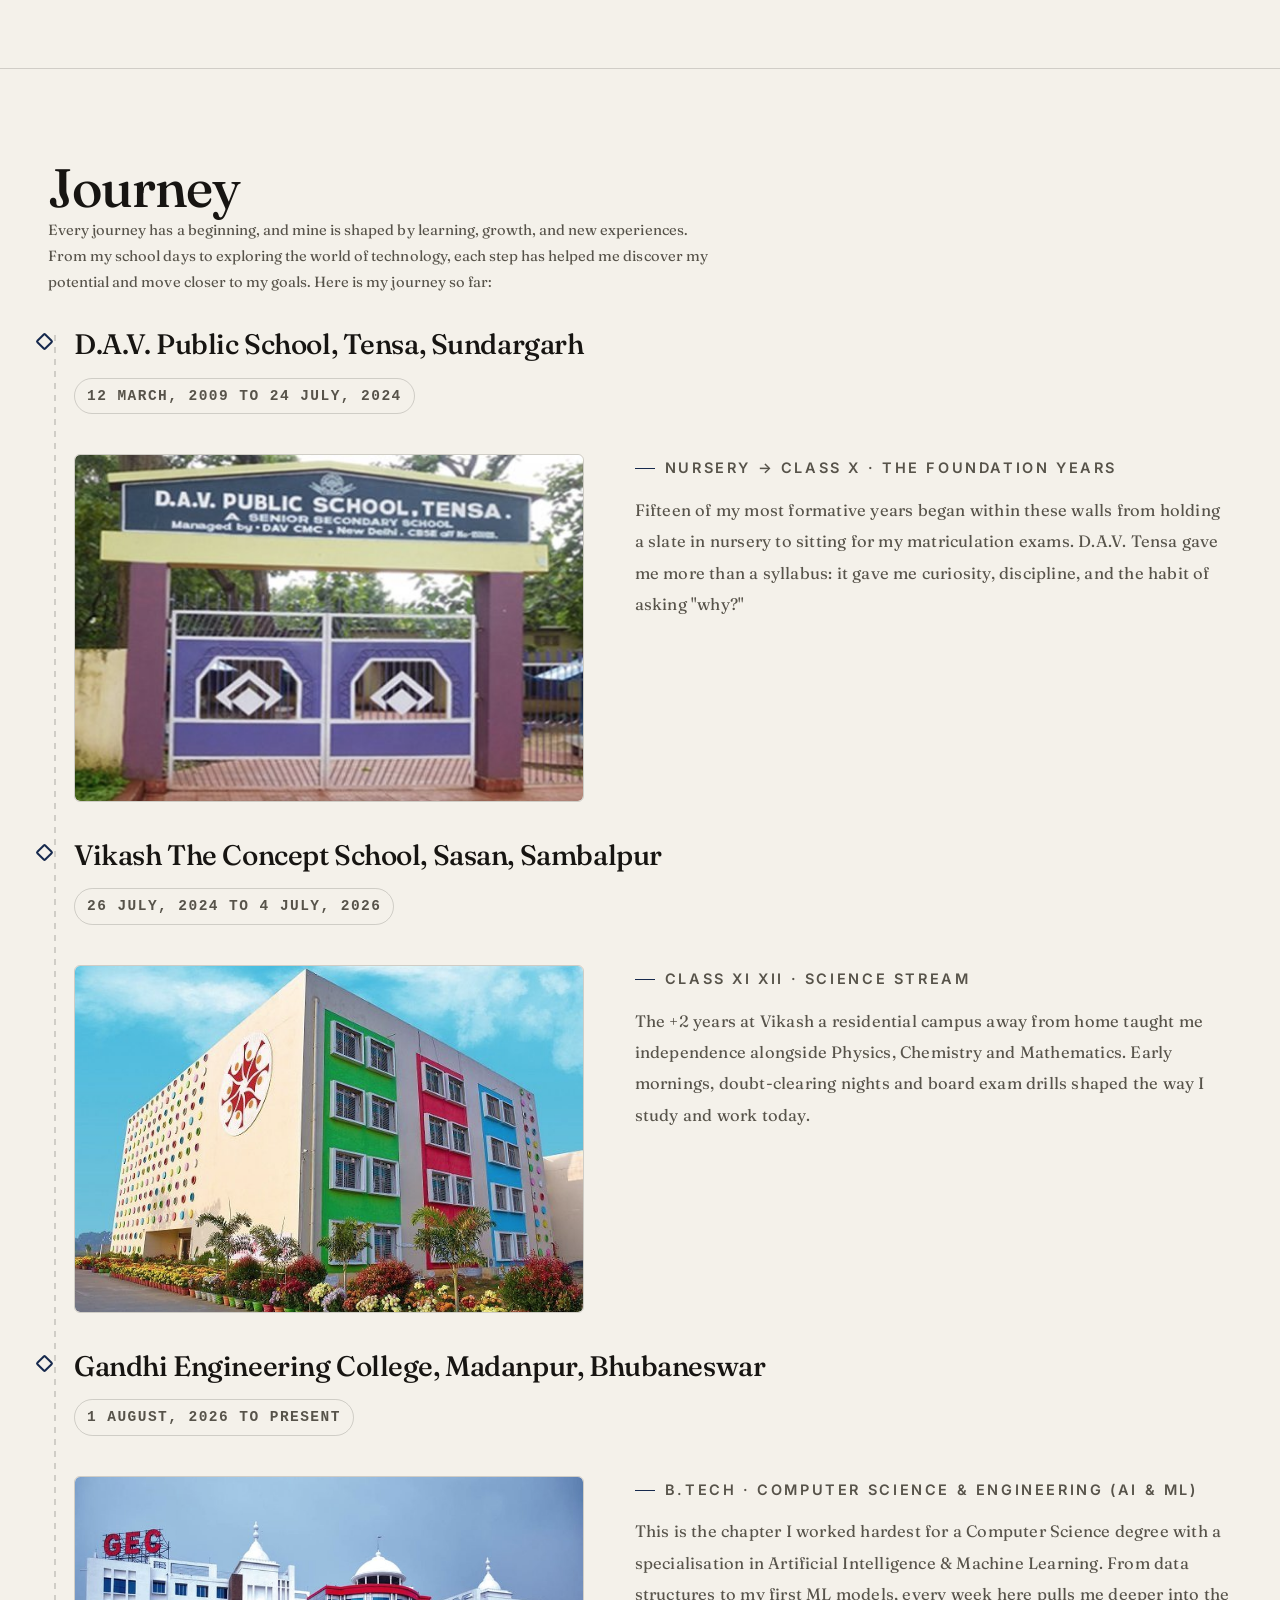
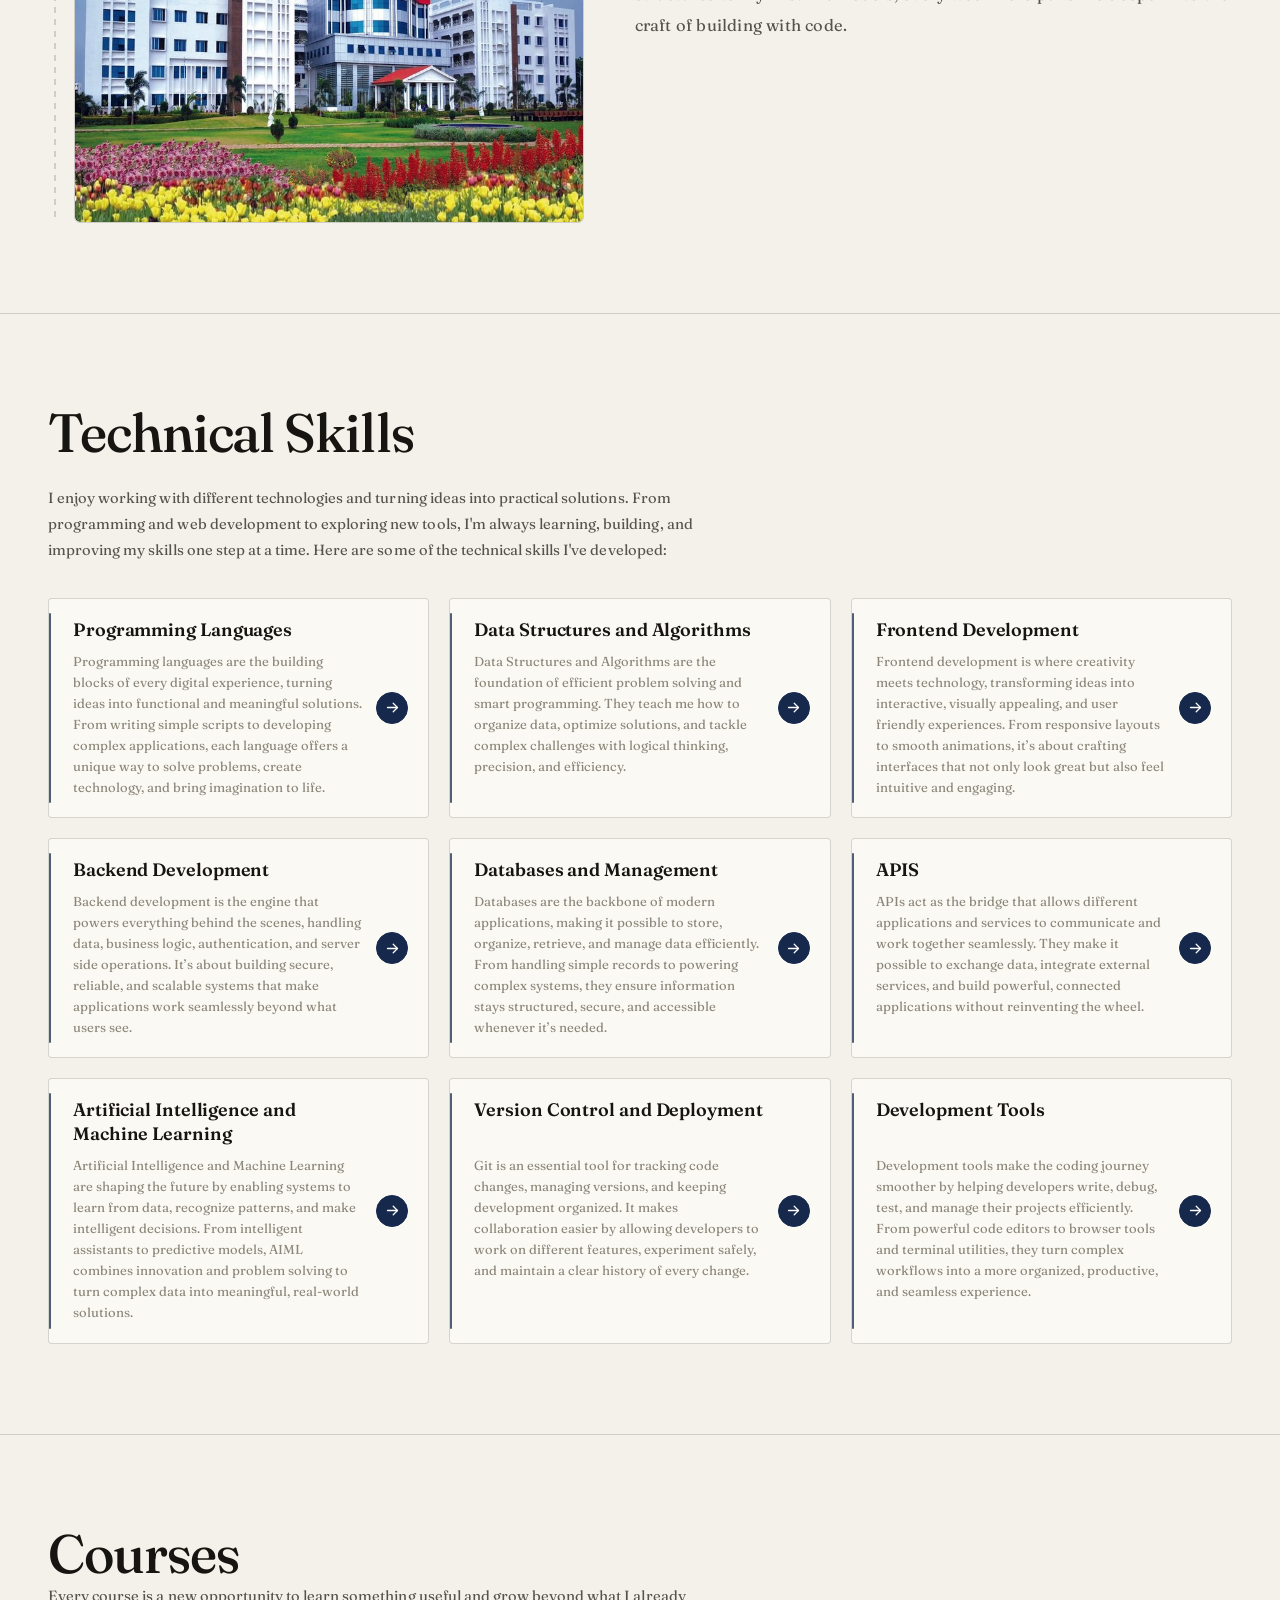
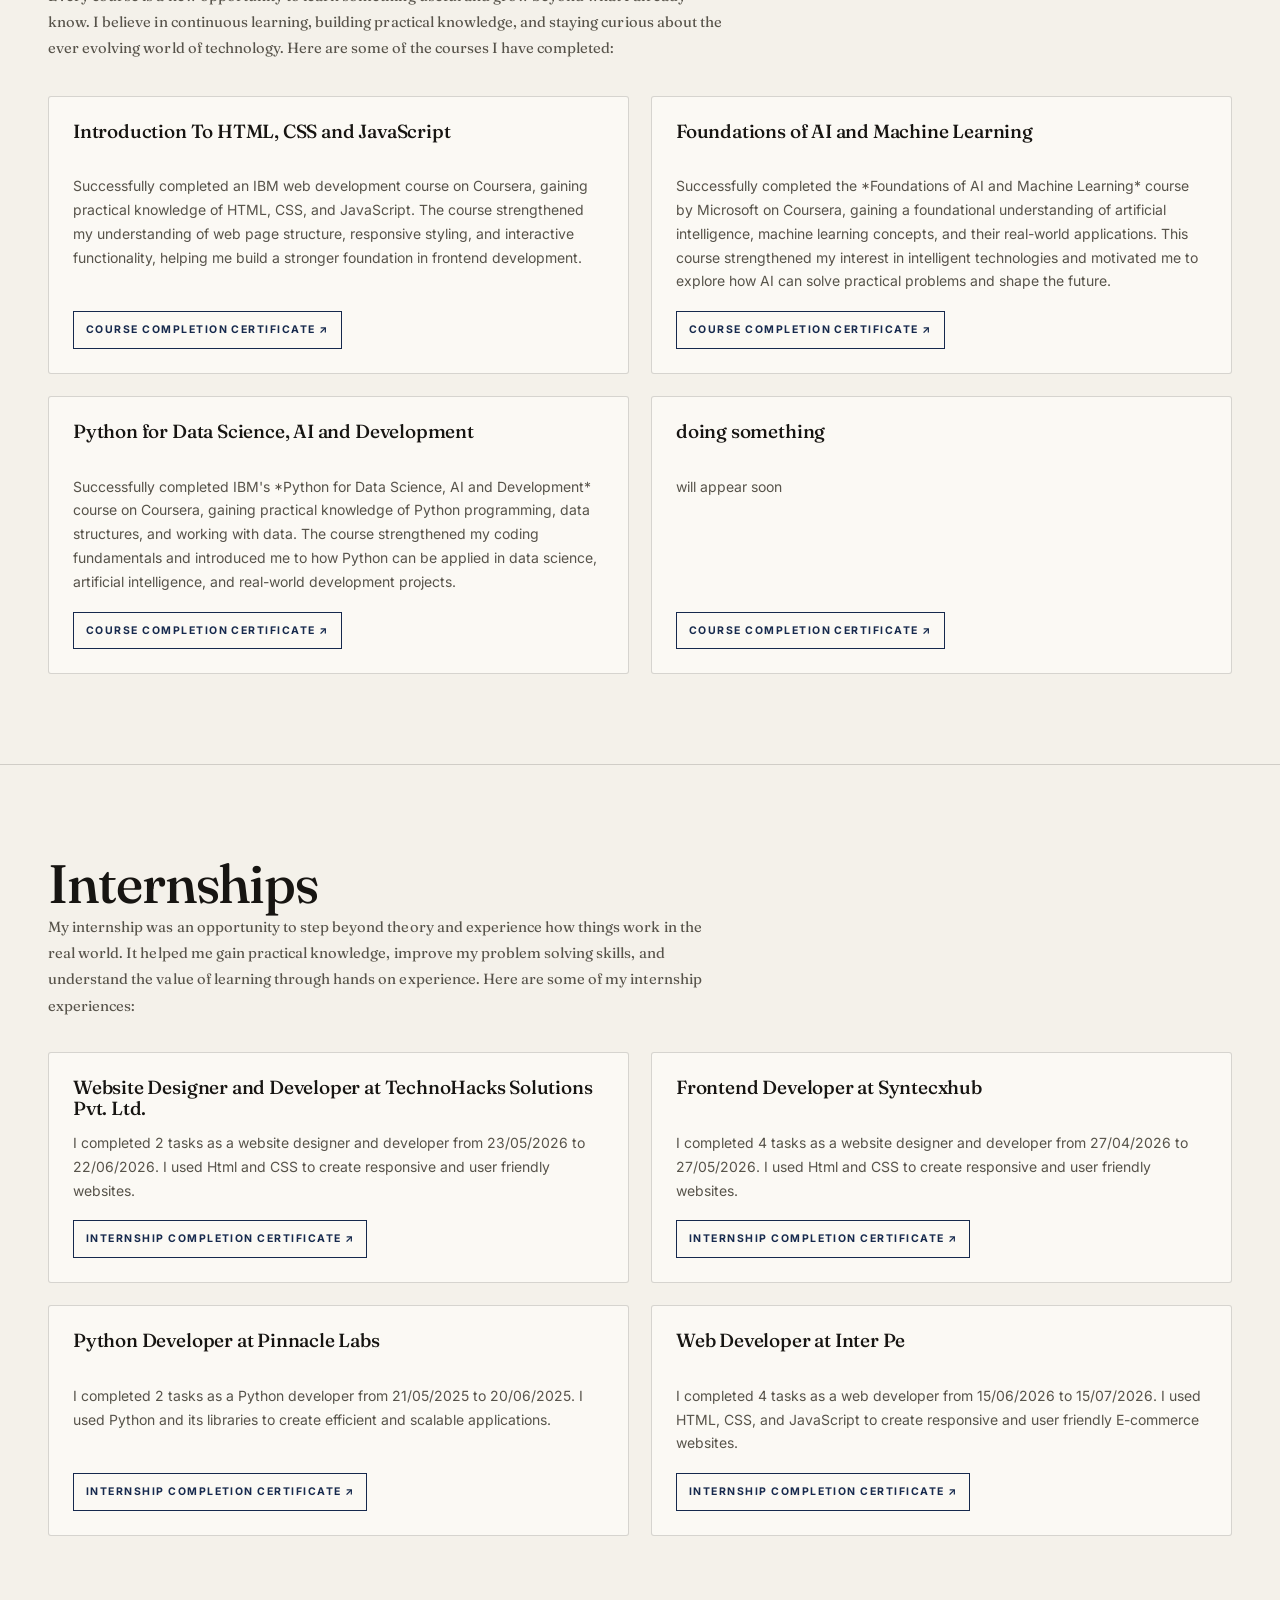
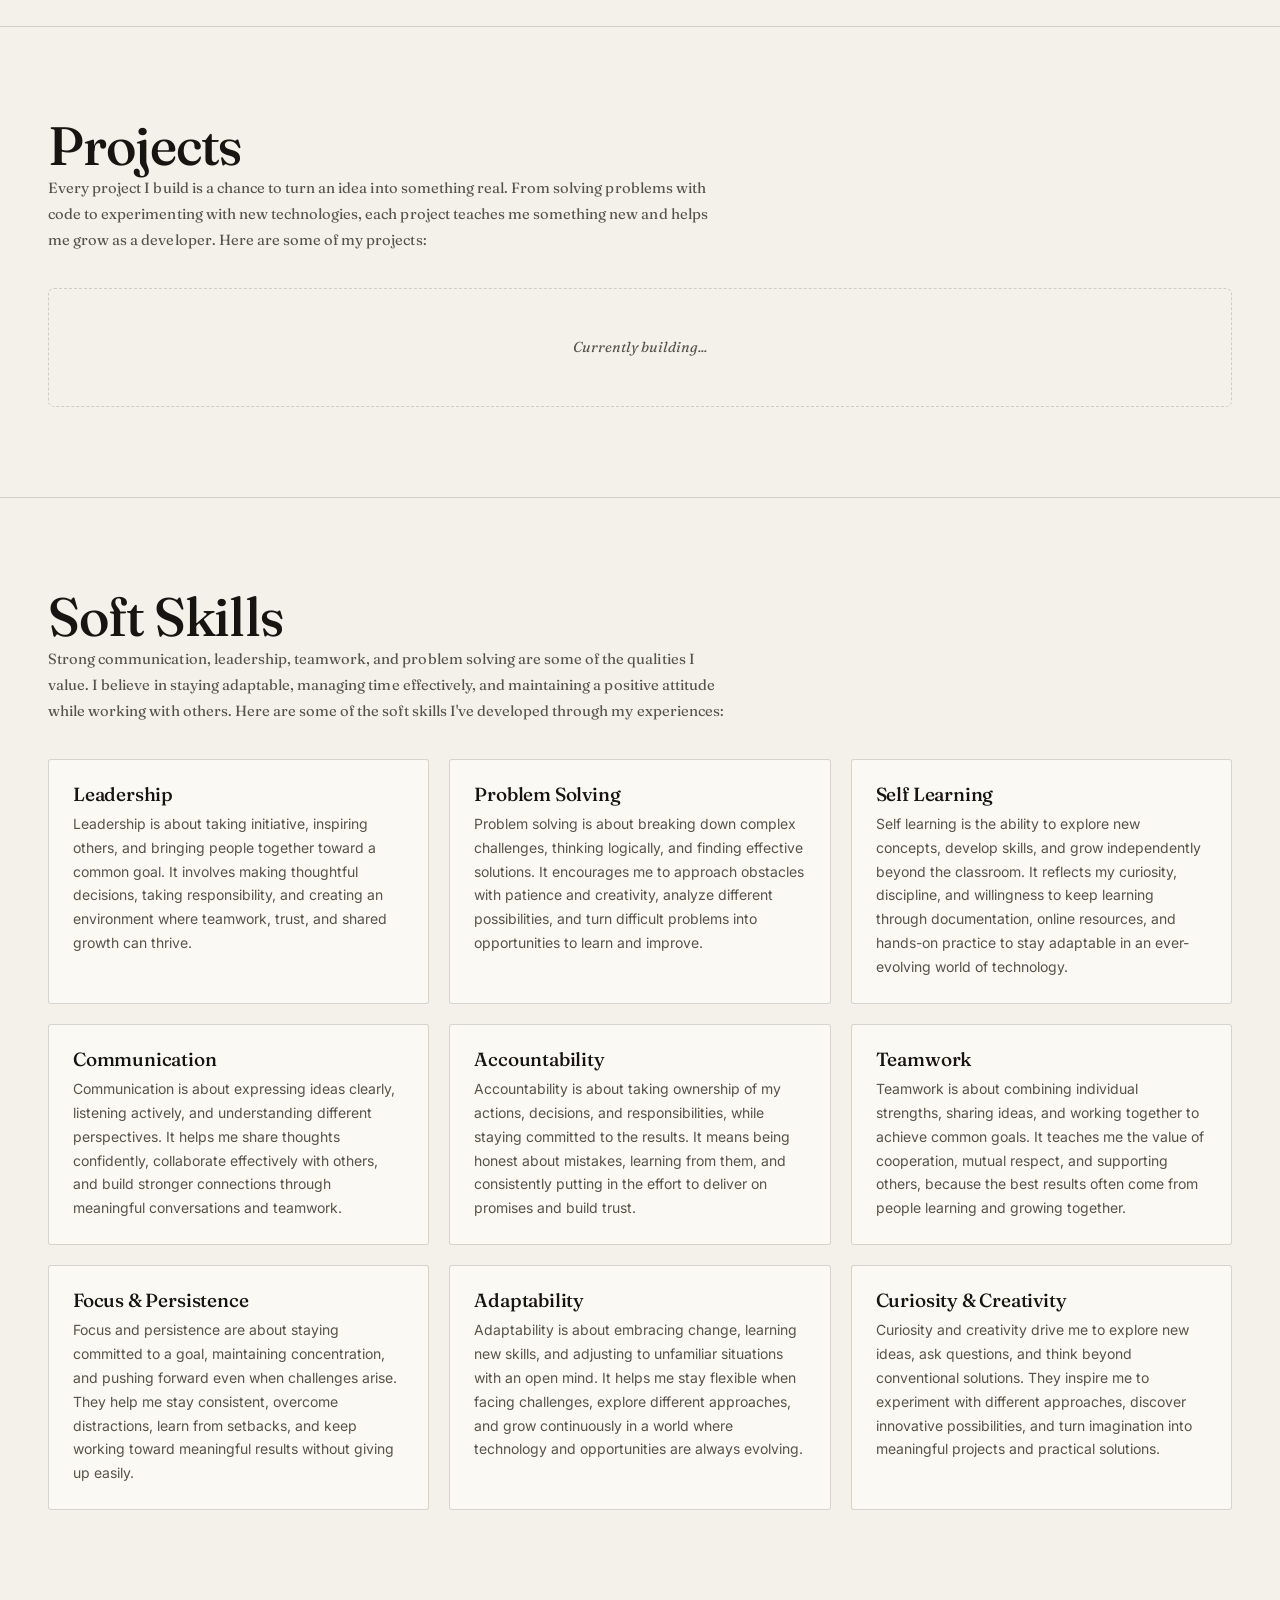
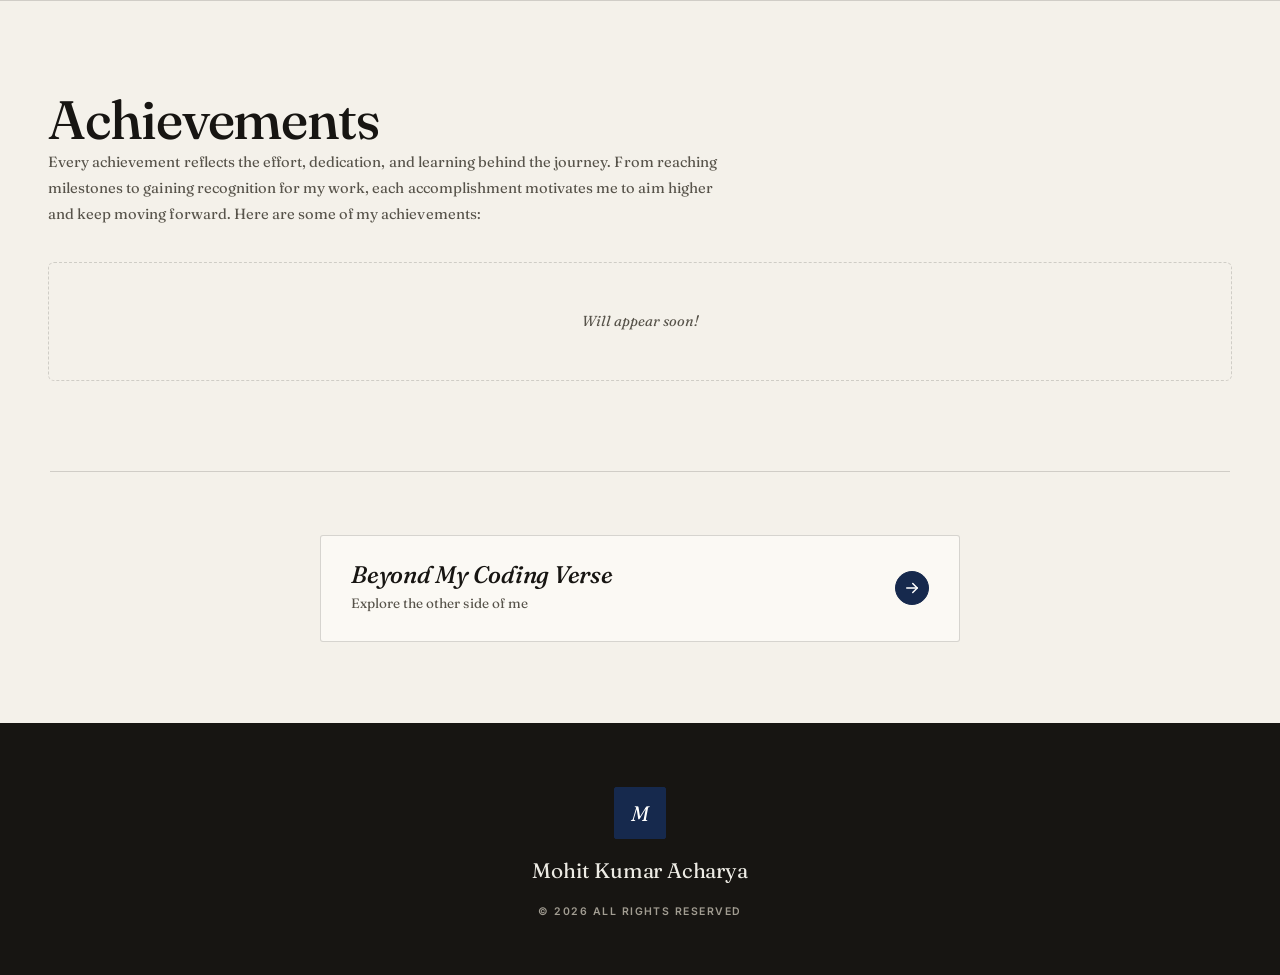
==== commit d2fb8ecf: "Update heading text from 'learning' to 'doing'" ====
--- a/index.html
+++ b/index.html
@@ -316,7 +316,7 @@
 
       <article class="skill-card course-card">
         <div class="skill-card-content">
-          <h3>learning something</h3>
+          <h3>doing something</h3>
           <p>will appear soon</p>
           <a href="not working" class="course-link">Course Completion Certificate</a>
         </div>
@@ -524,4 +524,4 @@
   <script src="theme.js?v=5"></script>
   <script src="motion.js?v=25"></script>
   </body>
-</html>+</html>
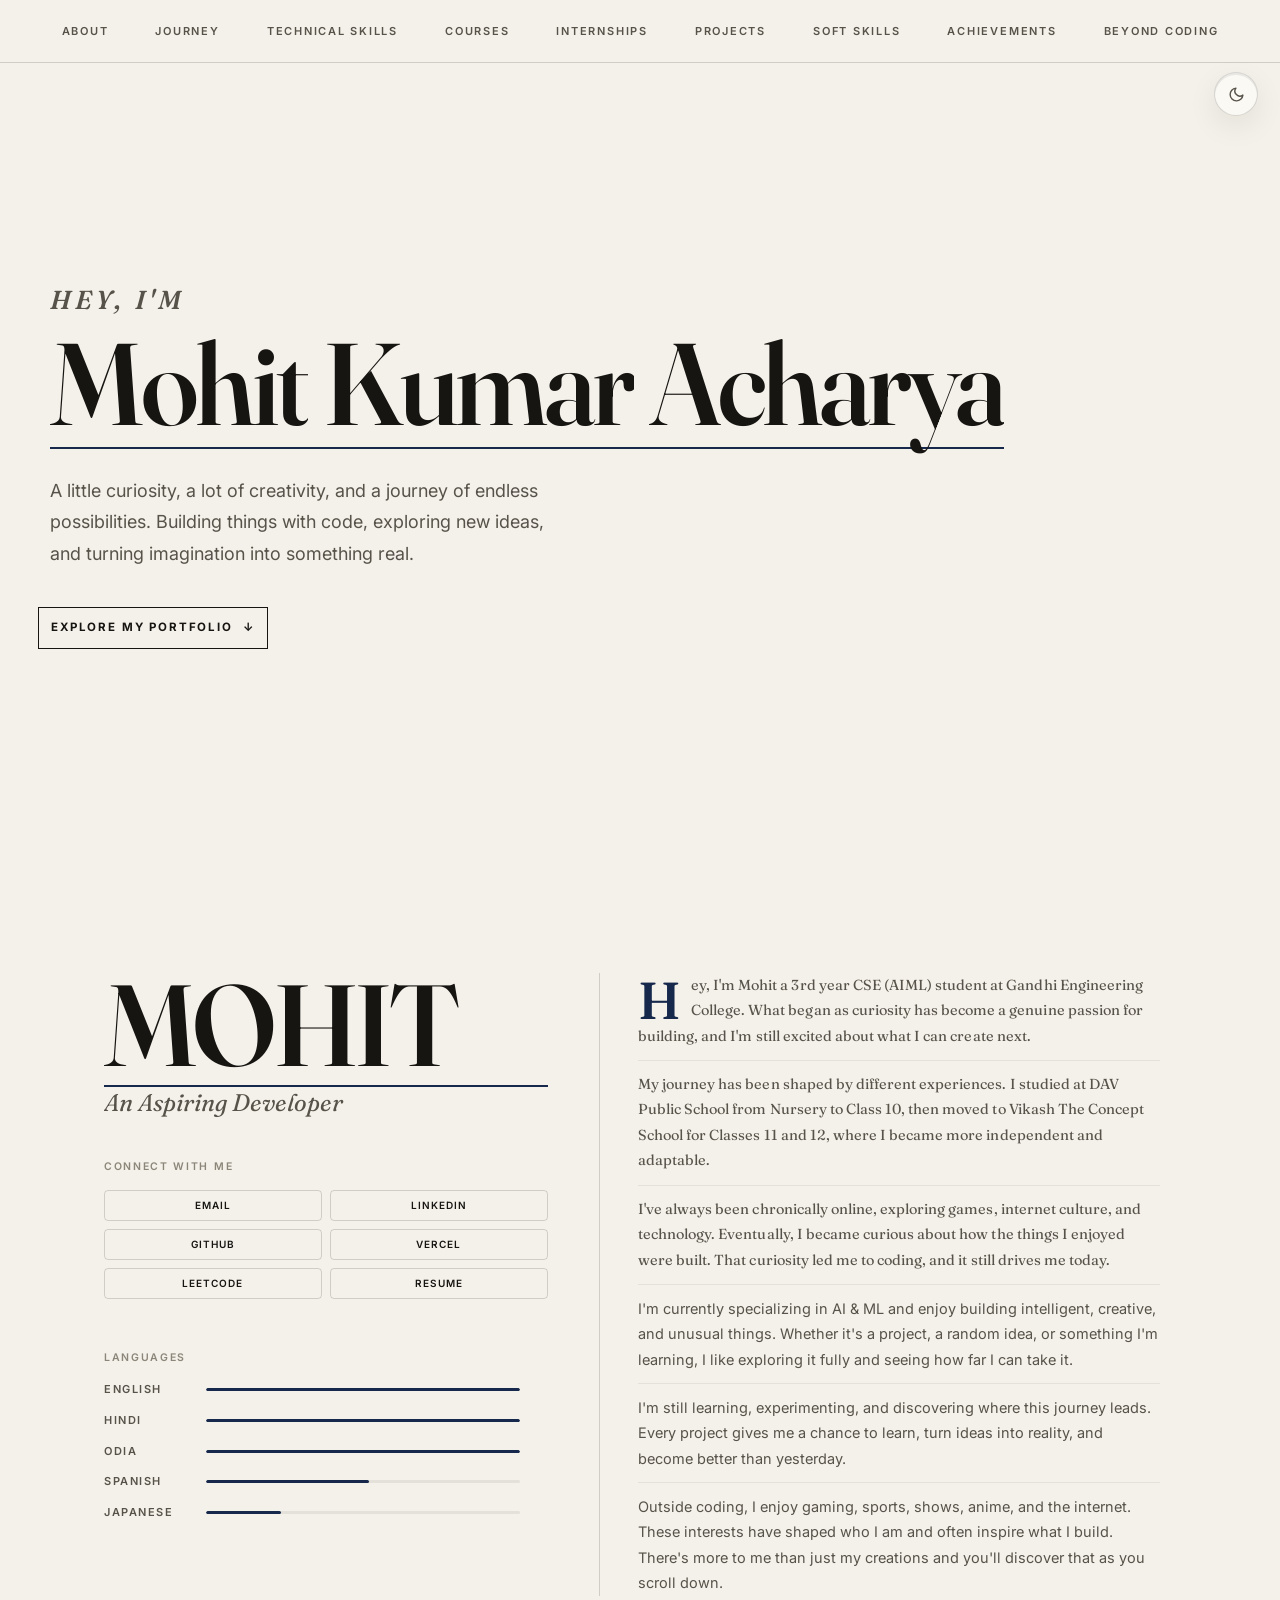
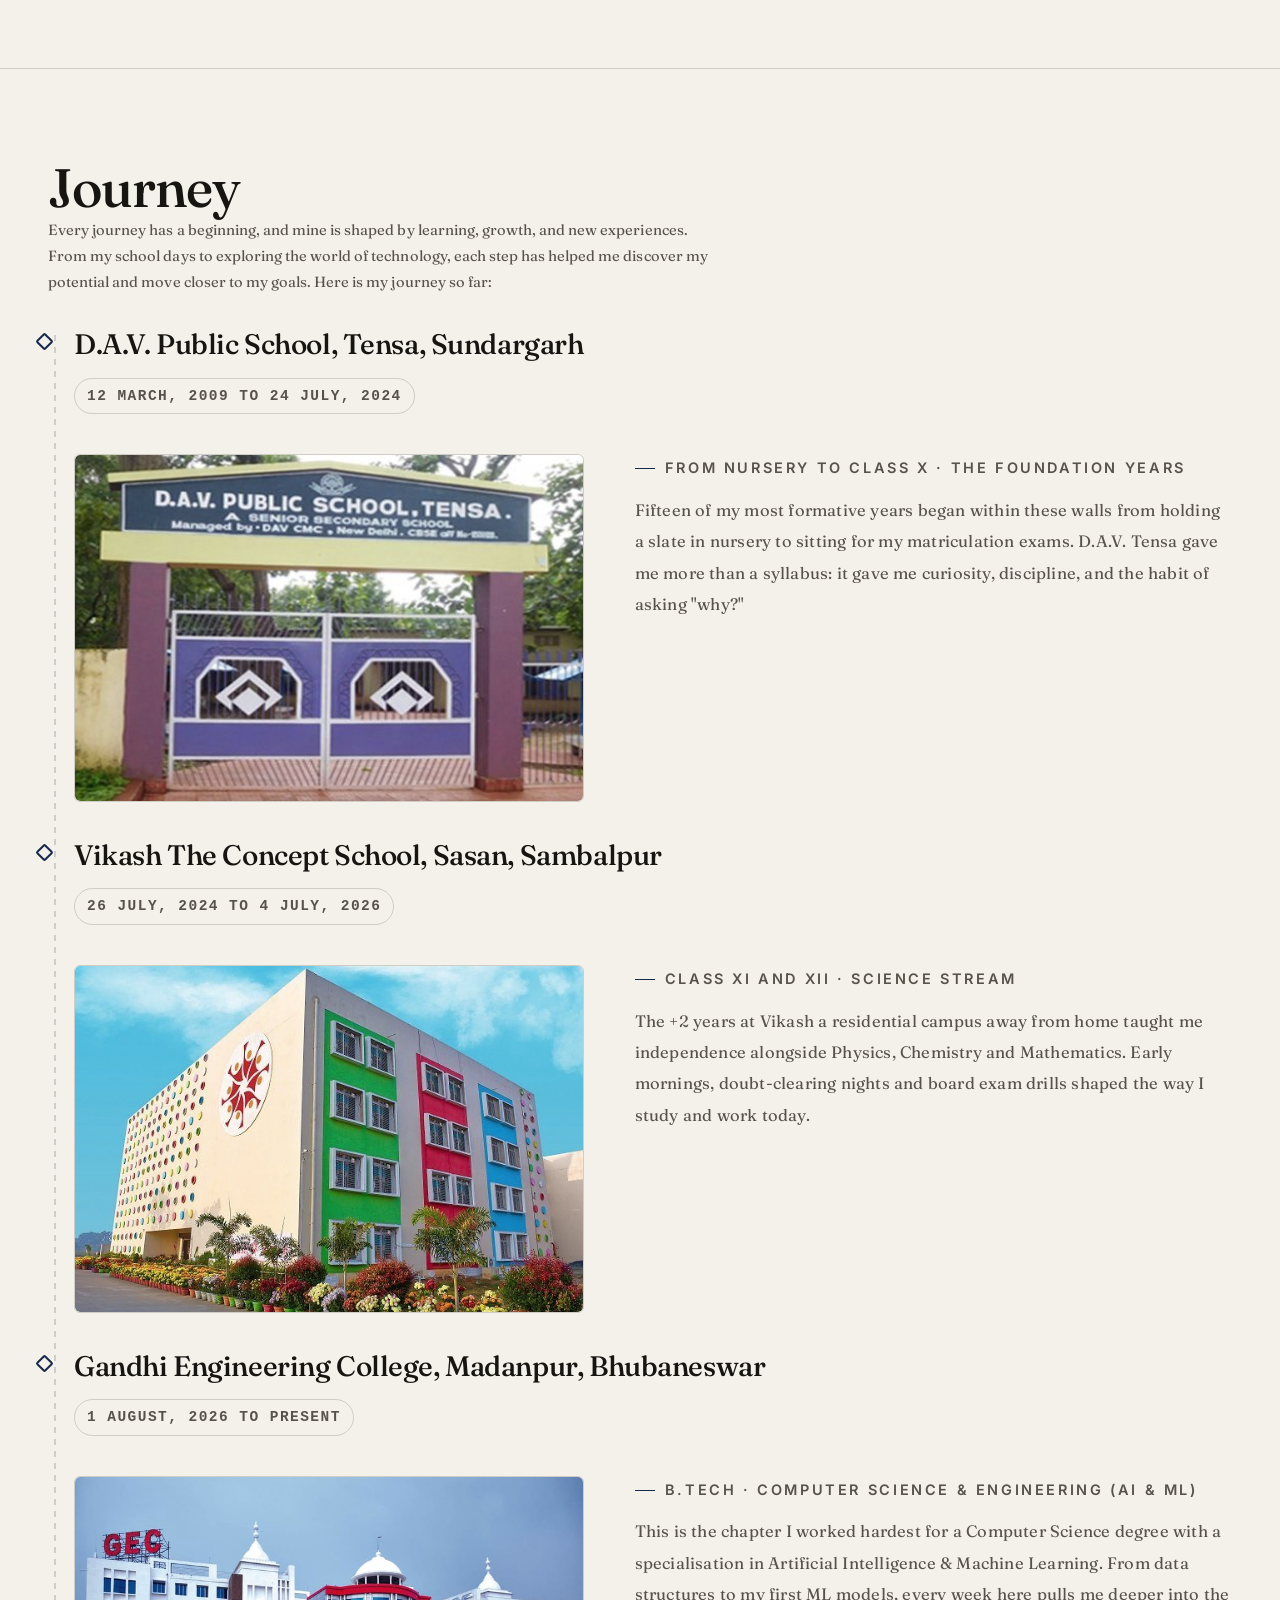
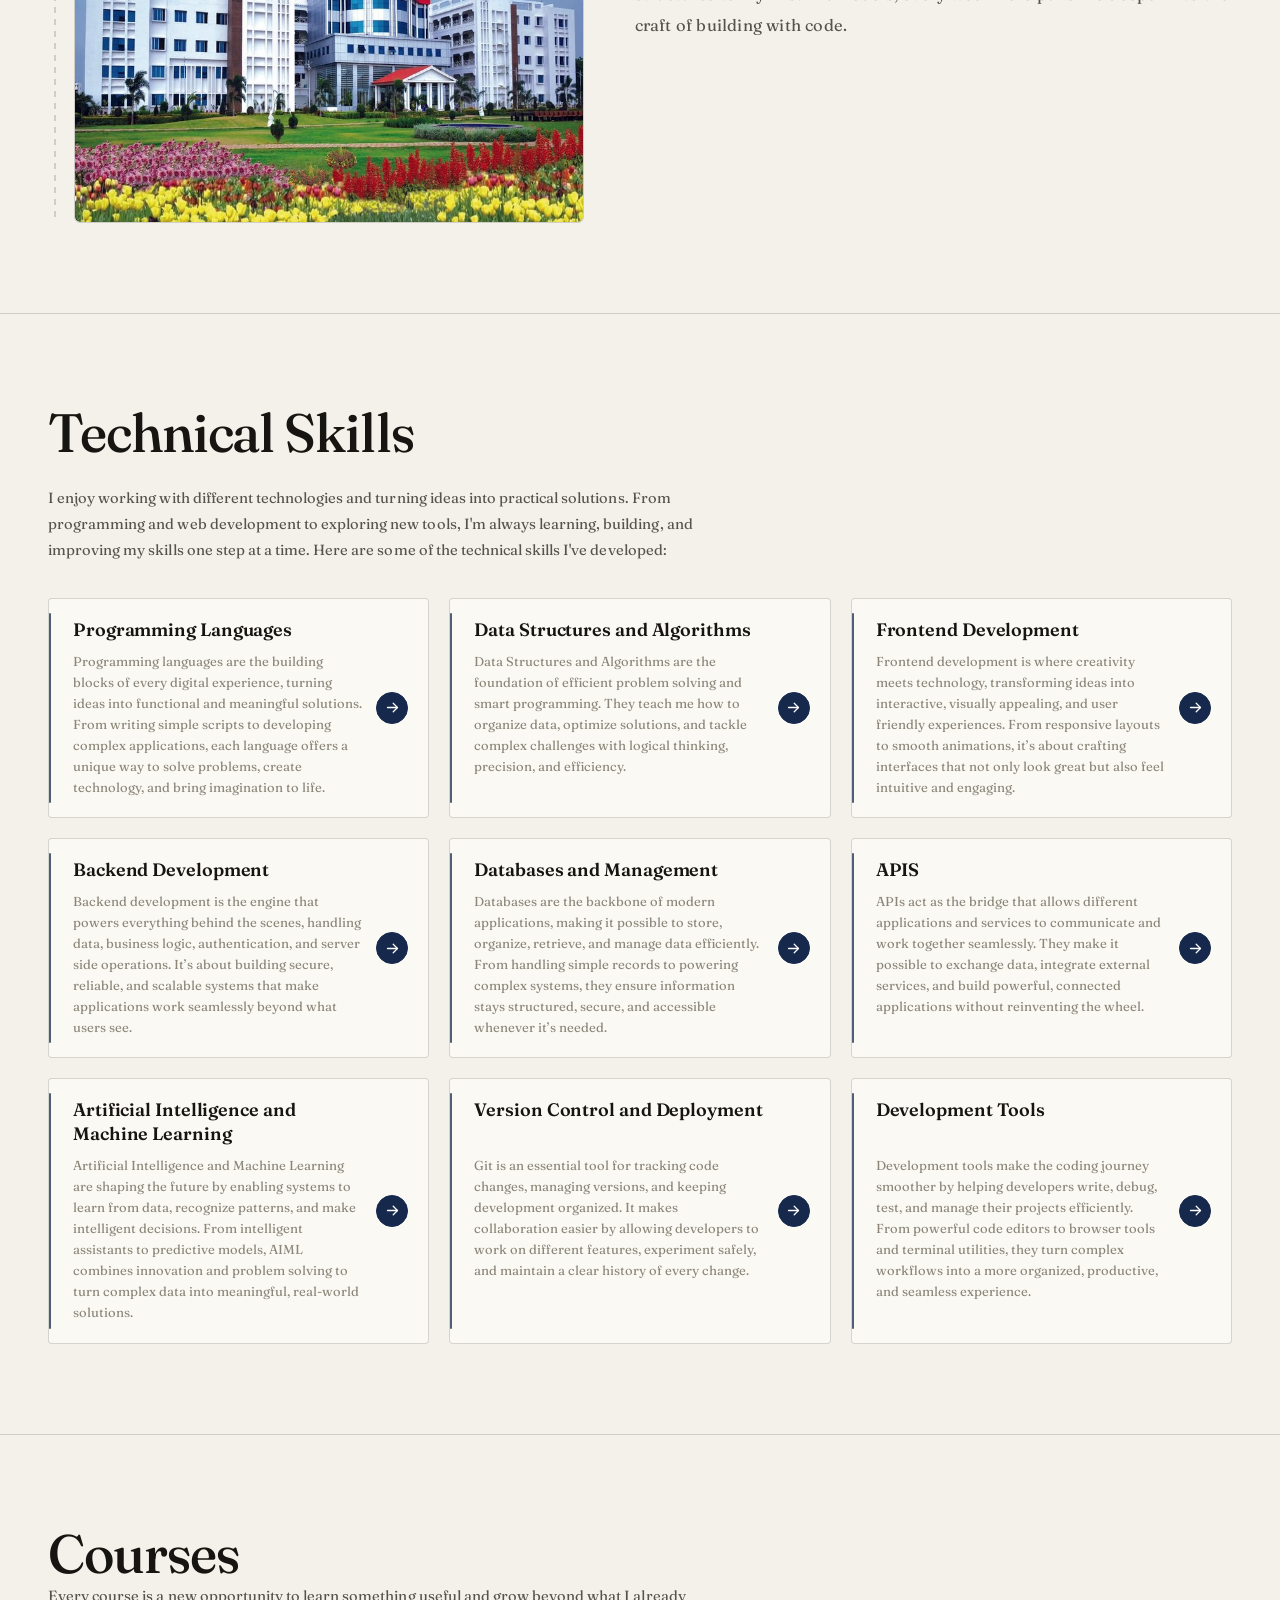
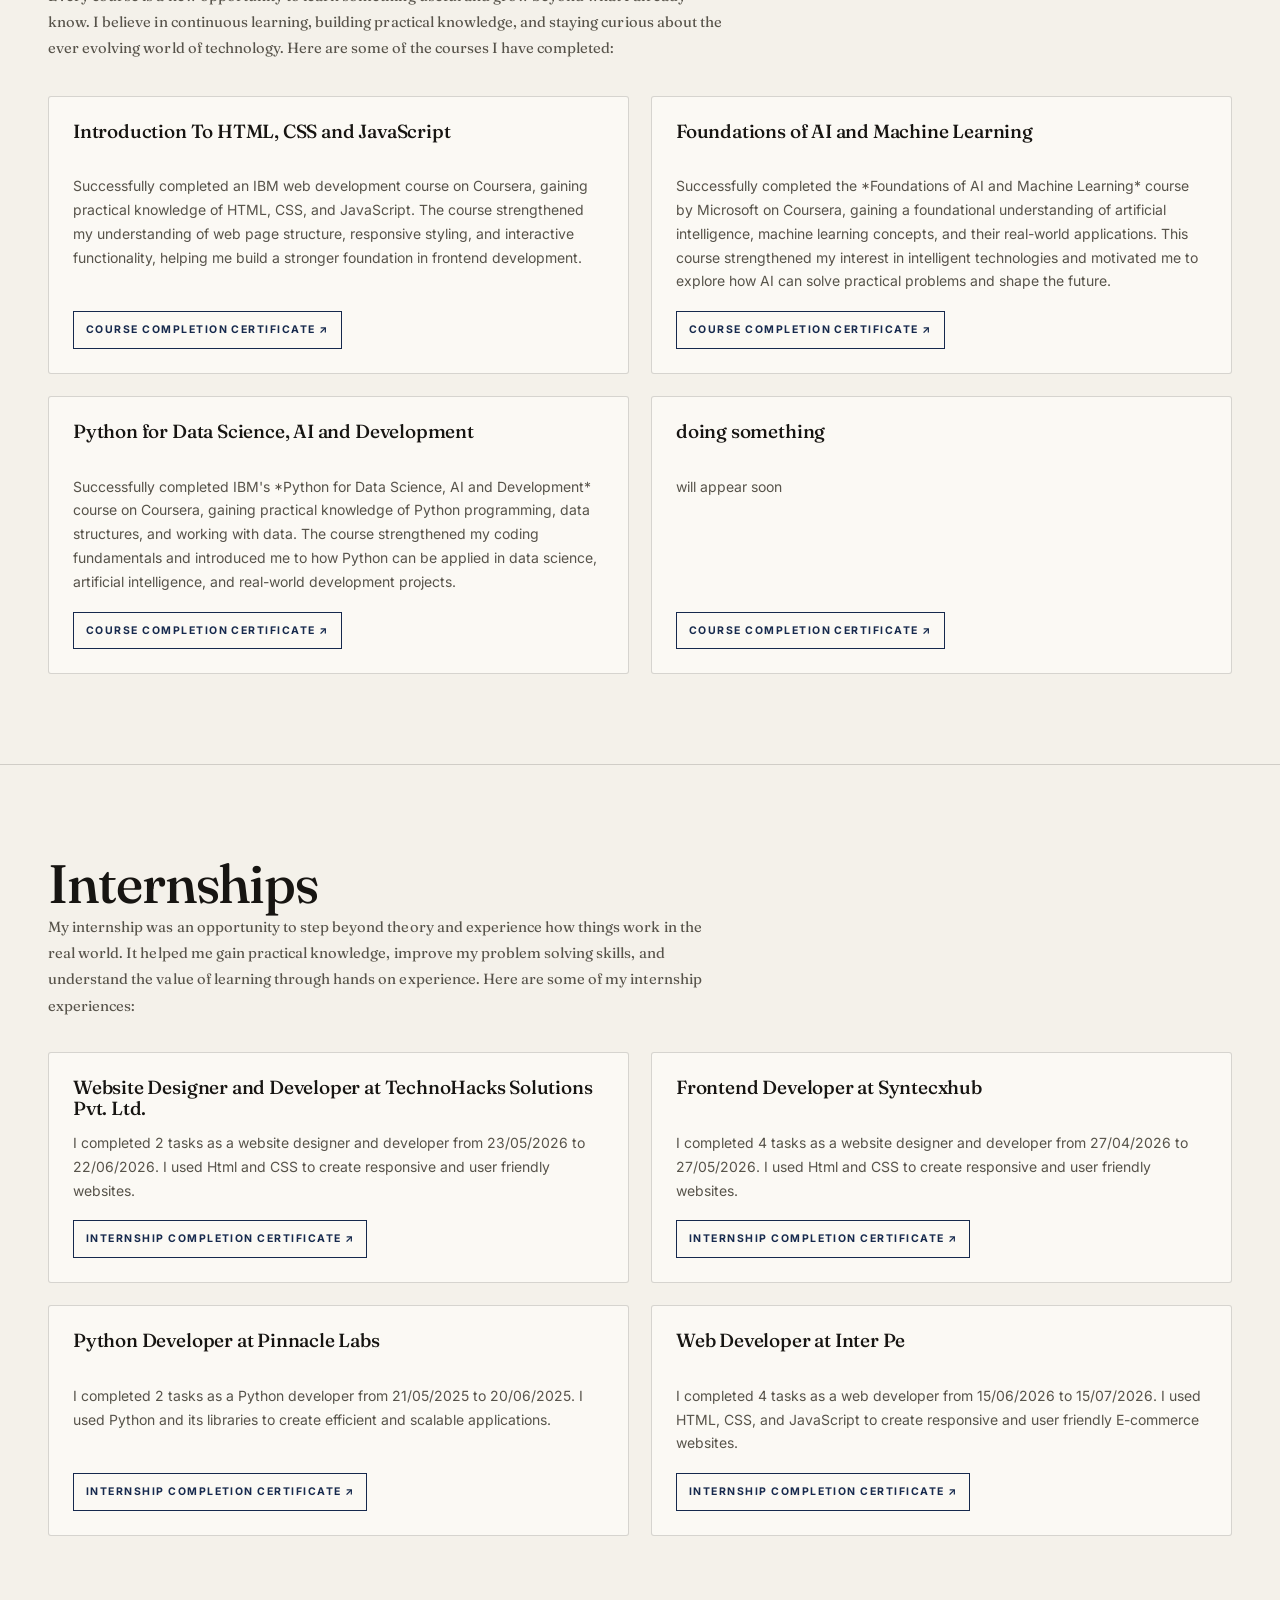
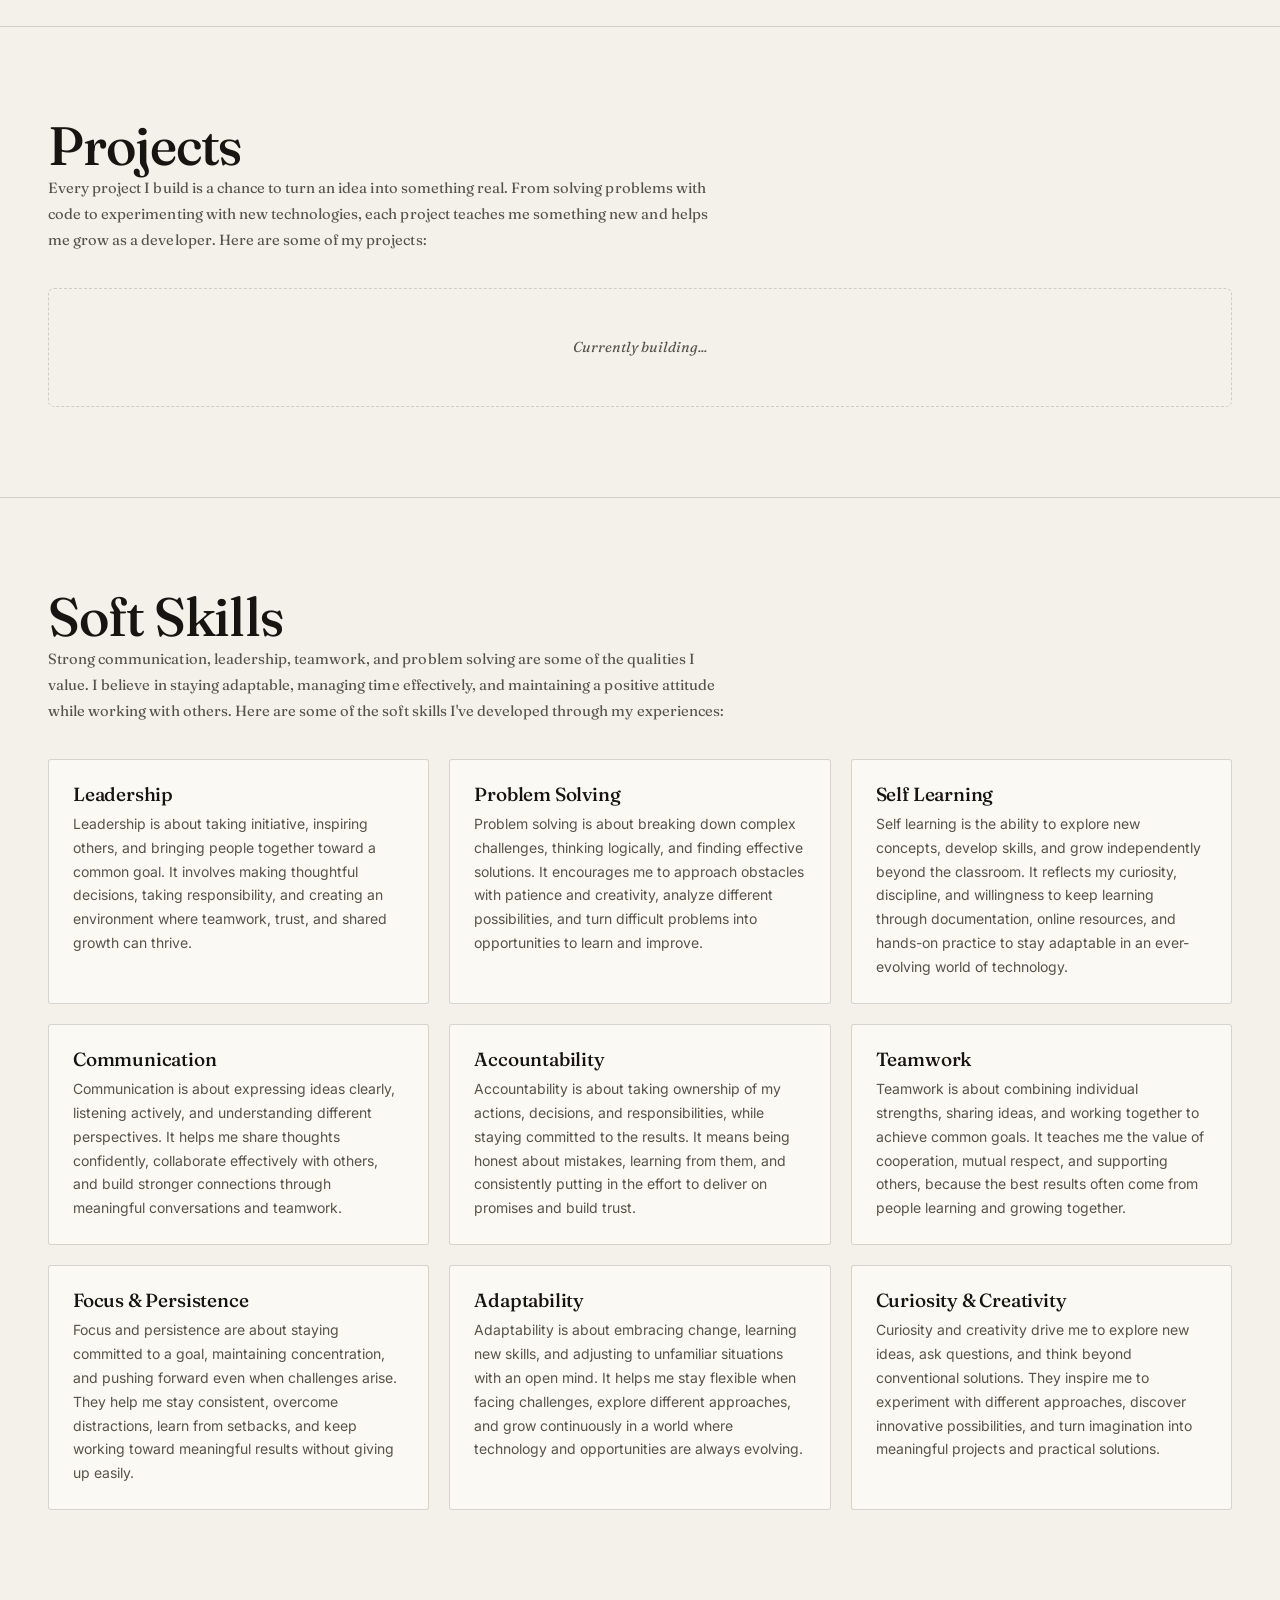
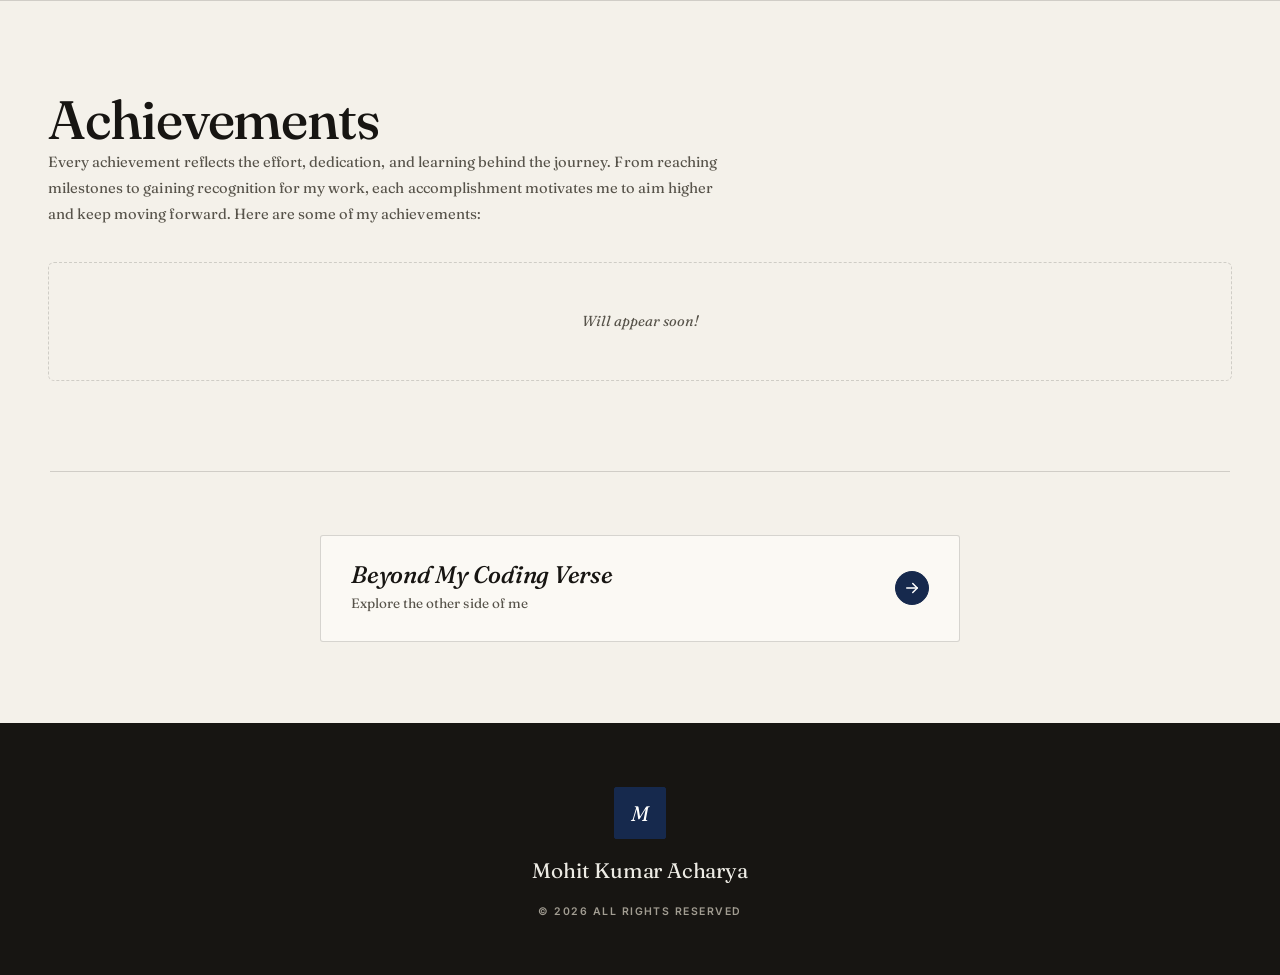
==== commit 0eb08fa4: "Update print statement from 'Hello' to 'Goodbye'" ====
--- a/index.html
+++ b/index.html
@@ -130,7 +130,7 @@
       <img src="[data-uri]" alt="D.A.V. Public School, Tensa" class="journey-photo" loading="lazy">
     </a>
     <div class="journey-contents">
-      <p class="journey-role">Nursery → Class X · The Foundation Years</p>
+      <p class="journey-role">From Nursery to Class X · The Foundation Years</p>
       <p class="journey-text">Fifteen of my most formative years began within these walls from holding a slate in nursery to sitting for my matriculation exams. D.A.V. Tensa gave me more than a syllabus: it gave me curiosity, discipline, and the habit of asking "why?"</p>
       <ul class="journey-points">
       </ul>
@@ -149,7 +149,7 @@
       <img src="[data-uri]" alt="Vikash The Concept School, Sasan" class="journey-photo" loading="lazy">
     </a>
     <div class="journey-contents">
-      <p class="journey-role">Class XI XII · Science Stream</p>
+      <p class="journey-role">Class XI and XII · Science Stream</p>
       <p class="journey-text">The +2 years at Vikash a residential campus away from home taught me independence alongside Physics, Chemistry and Mathematics. Early mornings, doubt-clearing nights and board exam drills shaped the way I study and work today.</p>
       <ul class="journey-points">
       </ul>
